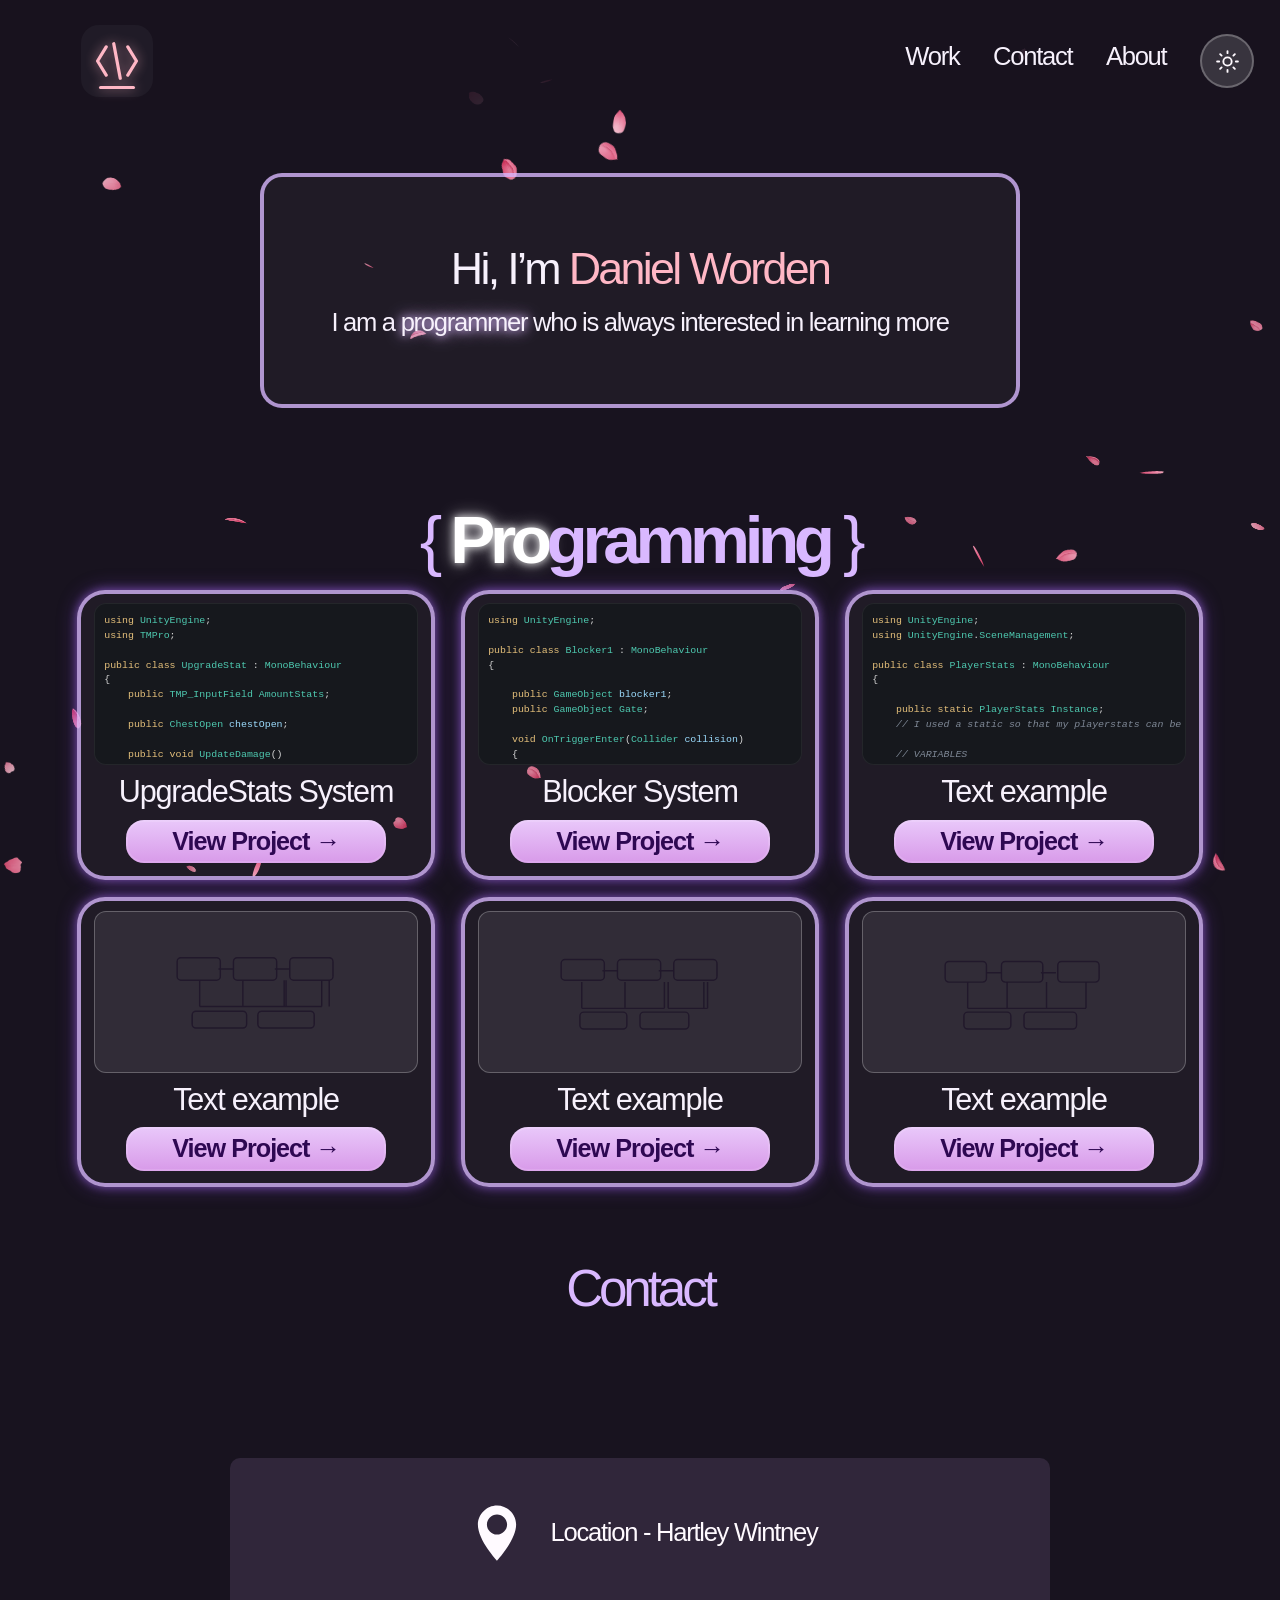
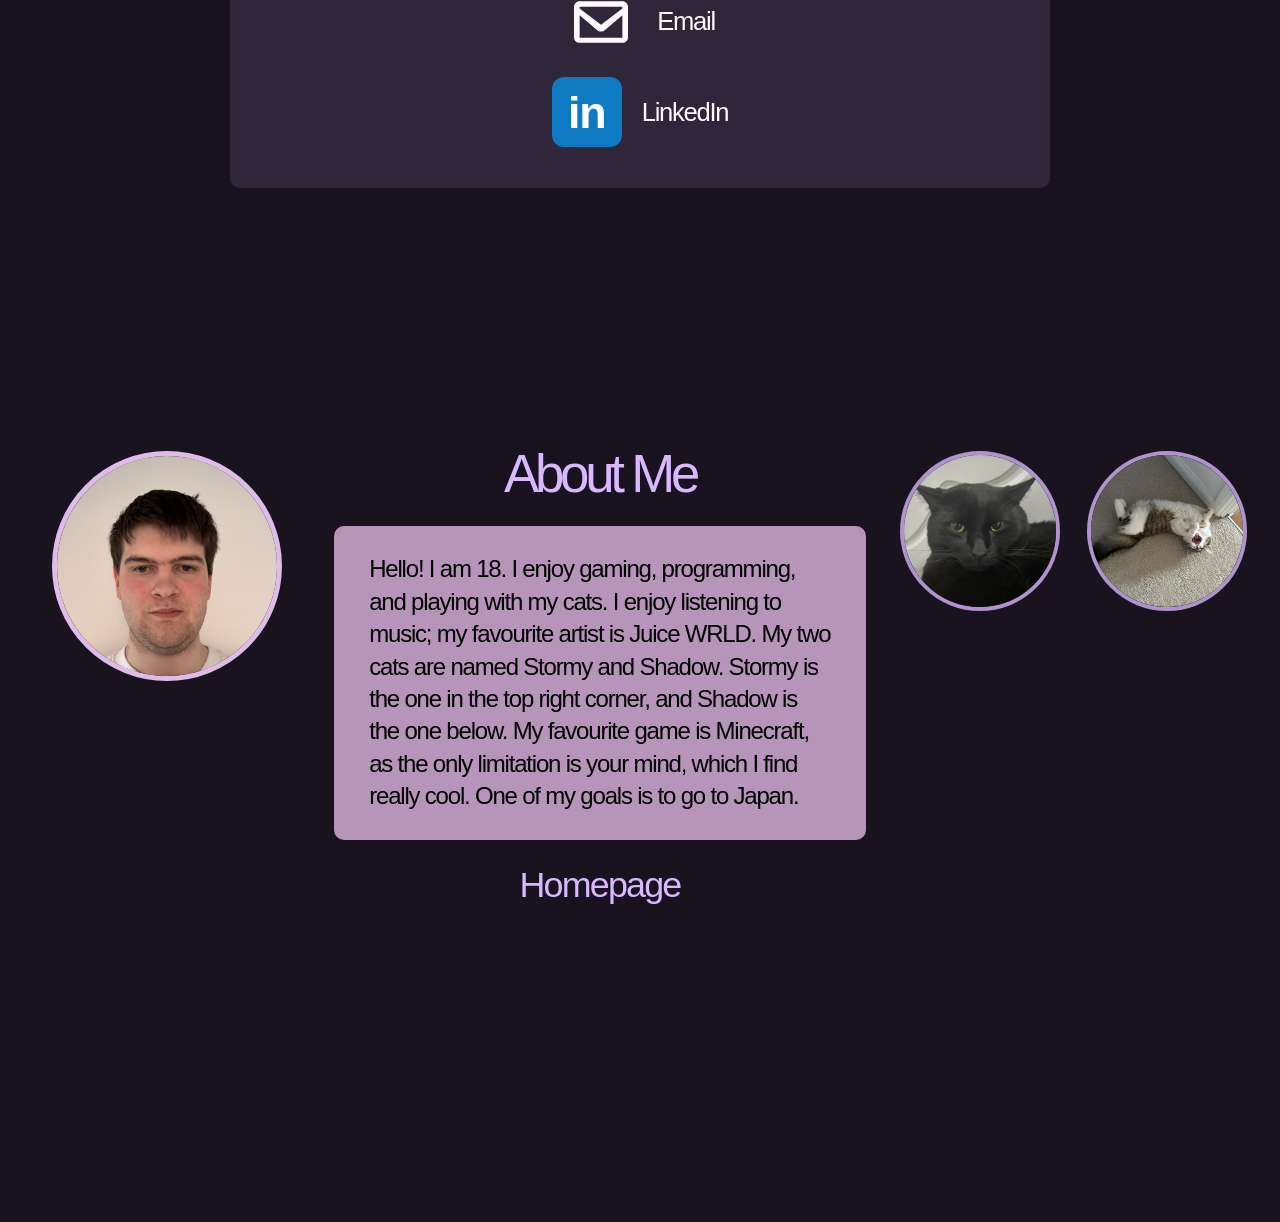
==== index.html @ 5bdb6502 "Show PlayerStats code on the third card and Project Three page Co-Authored-By: Claude Opus 5.5 <nore" ====
<!doctype html>
<html lang="en">
  <head>
    <meta charset="utf-8">
    <meta name="viewport" content="width=device-width, initial-scale=1">
    <meta name="theme-color" content="#43006c">
    <title>Portfolio | Daniel Worden</title>
    <meta name="description" content="Daniel Worden portfolio homepage">
    <link rel="stylesheet" href="css/styles.css?v=20261013g">
  </head>
  <body>
    <canvas class="sakura-canvas" aria-hidden="true"></canvas>

    <header class="site-header">
      <div class="brand-wrap">
        <a class="home-button" href="#home" aria-label="Go to homepage">
          <svg viewBox="0 0 100 100" aria-hidden="true" focusable="false">
            <path d="M30 24L14 50L30 76M70 24L86 50L70 76M44 18L56 82"/>
          </svg>
        </a>
      </div>

      <nav class="site-nav" aria-label="Main navigation">
        <a class="nav-link" href="#work">Work</a>
        <a class="nav-link" href="#contact">Contact</a>
        <a class="nav-link" href="#about">About</a>
        <button class="settings-button" type="button" aria-label="Switch to light mode" title="Switch to light mode">
          <svg class="theme-icon" viewBox="0 0 24 24" aria-hidden="true" focusable="false">
            <circle class="sun-core" cx="12" cy="12" r="4" />
            <path class="sun-rays" d="M12 2v2m0 16v2M4.93 4.93l1.42 1.42m11.3 11.3 1.42 1.42M2 12h2m16 0h2M4.93 19.07l1.42-1.42m11.3-11.3 1.42-1.42" />
            <path class="moon-shape" d="M20.2 15.1A8.5 8.5 0 0 1 8.9 3.8 8.5 8.5 0 1 0 20.2 15.1Z" />
          </svg>
        </button>
      </nav>
    </header>

    <main>
      <section id="home" class="panel home-panel">
        <div class="hero-card">
          <h1>Hi, I’m <span>Daniel Worden</span></h1>
          <p>
            I am a <span class="glow-word">programmer</span> who is always interested in learning more
          </p>
        </div>
      </section>

      <section id="work" class="panel work-panel">
        <h2 class="section-title">{ <span><span class="pro-highlight">Pro</span>gramming</span> }</h2>

        <div class="project-grid" aria-label="Programming work examples">
          <article class="project-card">
            <div class="project-preview preview-one code-preview" aria-hidden="true">
              <pre><code><span class="c-keyword">using</span> <span class="c-type">UnityEngine</span>;
<span class="c-keyword">using</span> <span class="c-type">TMPro</span>;

<span class="c-keyword">public</span> <span class="c-keyword">class</span> <span class="c-type">UpgradeStat</span> : <span class="c-type">MonoBehaviour</span>
{
    <span class="c-keyword">public</span> <span class="c-type">TMP_InputField</span> <span class="c-type">AmountStats</span>;

    <span class="c-keyword">public</span> <span class="c-type">ChestOpen</span> <span class="c-name">chestOpen</span>;

    <span class="c-keyword">public</span> <span class="c-keyword">void</span> <span class="c-type">UpdateDamage</span>()
    {
        <span class="c-keyword">if</span> (<span class="c-keyword">int</span>.<span class="c-type">TryParse</span>(<span class="c-type">AmountStats</span>.<span class="c-name">text</span>, <span class="c-keyword">out</span> <span class="c-keyword">int</span> <span class="c-name">amount</span>))
        {
            <span class="c-keyword">if</span> (<span class="c-type">StatsUI</span>.<span class="c-type">Points</span> &gt;= <span class="c-name">amount</span>) <span class="c-comment">// Checks to see if you have atleast one point</span>
            {
                <span class="c-name">chestOpen</span>.<span class="c-name">initialDamage</span> += <span class="c-number">1</span> * <span class="c-name">amount</span>;
                <span class="c-type">StatManager</span>.<span class="c-type">Instance</span>.<span class="c-name">damage</span> += <span class="c-number">1</span> * <span class="c-name">amount</span>;<span class="c-comment">// Goes to your statmanager script and adds + 1 to your speed variable</span>
                <span class="c-type">StatsUI</span>.<span class="c-type">Points</span> -= <span class="c-name">amount</span>;
            }
        }
    }

    <span class="c-keyword">public</span> <span class="c-keyword">void</span> <span class="c-type">UpdateSpeed</span>()
    {
        <span class="c-keyword">if</span> (<span class="c-keyword">int</span>.<span class="c-type">TryParse</span>(<span class="c-type">AmountStats</span>.<span class="c-name">text</span>, <span class="c-keyword">out</span> <span class="c-keyword">int</span> <span class="c-name">amount</span>))
        {
            <span class="c-keyword">if</span> (<span class="c-type">StatsUI</span>.<span class="c-type">Points</span> &gt;= <span class="c-name">amount</span>) <span class="c-comment">// Checks to see if you have atleast one point</span>
            {
                <span class="c-name">chestOpen</span>.<span class="c-name">initialSpeed</span> += <span class="c-number">1</span> * <span class="c-name">amount</span>;
                <span class="c-type">StatManager</span>.<span class="c-type">Instance</span>.<span class="c-type">MovementSpeed</span> += <span class="c-number">1</span> * <span class="c-name">amount</span>;<span class="c-comment">// Goes to your statmanager script and adds + 1 to your speed variable</span>
                <span class="c-type">StatsUI</span>.<span class="c-type">Points</span> -= <span class="c-name">amount</span>;
            }
        }
    }

    <span class="c-keyword">public</span> <span class="c-keyword">void</span> <span class="c-type">UpdateHealth</span>()
    {
        <span class="c-keyword">if</span> (<span class="c-keyword">int</span>.<span class="c-type">TryParse</span>(<span class="c-type">AmountStats</span>.<span class="c-name">text</span>, <span class="c-keyword">out</span> <span class="c-keyword">int</span> <span class="c-name">amount</span>))
        {
            <span class="c-keyword">if</span> (<span class="c-type">StatsUI</span>.<span class="c-type">Points</span> &gt;= <span class="c-name">amount</span>) <span class="c-comment">// Checks to see if you have atleast one point</span>
            {
                <span class="c-type">PlayerStats</span>.<span class="c-type">Instance</span>.<span class="c-name">maxHealth</span> += <span class="c-number">10</span> * <span class="c-name">amount</span>; <span class="c-comment">// Goes to your statmanager script and adds + 10 to your maxhealth variable</span>
                <span class="c-type">PlayerStats</span>.<span class="c-type">Instance</span>.<span class="c-name">currentHealth</span> += <span class="c-number">10</span> * <span class="c-name">amount</span>; <span class="c-comment">// Goes to your statmanager script and adds + 10 to your currenthealth variable</span>
                <span class="c-name">chestOpen</span>.<span class="c-name">initialHealth</span> += <span class="c-number">10</span> * <span class="c-name">amount</span>;
                <span class="c-type">PlayerStats</span>.<span class="c-type">Instance</span>.<span class="c-name">healthBar</span>.<span class="c-type">SetSliderMax</span>(<span class="c-type">PlayerStats</span>.<span class="c-type">Instance</span>.<span class="c-name">maxHealth</span>); <span class="c-comment">// Updates the slider max to make it so you can have more health</span>
                <span class="c-type">PlayerStats</span>.<span class="c-type">Instance</span>.<span class="c-name">healthBar</span>.<span class="c-type">SetSlider</span>(<span class="c-type">PlayerStats</span>.<span class="c-type">Instance</span>.<span class="c-name">currentHealth</span>); <span class="c-comment">// Updates the currenthealth variable from the playerstats script</span>
                <span class="c-type">StatsUI</span>.<span class="c-type">Points</span> -= <span class="c-name">amount</span>;
            }
        }

    }
}</code></pre>
            </div>
            <div class="project-label">UpgradeStats System</div>
            <a class="project-link" href="projects/project-1.html">View Project <span>→</span></a>
          </article>

          <article class="project-card">
            <div class="project-preview preview-two code-preview" aria-hidden="true">
              <pre><code><span class="c-keyword">using</span> <span class="c-type">UnityEngine</span>;

<span class="c-keyword">public</span> <span class="c-keyword">class</span> <span class="c-type">Blocker1</span> : <span class="c-type">MonoBehaviour</span>
{

    <span class="c-keyword">public</span> <span class="c-type">GameObject</span> <span class="c-name">blocker1</span>;
    <span class="c-keyword">public</span> <span class="c-type">GameObject</span> <span class="c-type">Gate</span>;

    <span class="c-keyword">void</span> <span class="c-type">OnTriggerEnter</span>(<span class="c-type">Collider</span> <span class="c-name">collision</span>)
    {
        <span class="c-keyword">if</span>(!<span class="c-name">collision</span>.<span class="c-type">CompareTag</span>(<span class="c-string">&quot;Player&quot;</span>)) <span class="c-keyword">return</span>;
        {
            <span class="c-type">Gate</span>.<span class="c-type">SetActive</span>(<span class="c-number">false</span>);
            <span class="c-name">blocker1</span>.<span class="c-type">SetActive</span>(<span class="c-number">true</span>);
        }
    }

}</code></pre>
            </div>
            <div class="project-label">Blocker System</div>
            <a class="project-link" href="projects/project-2.html">View Project <span>→</span></a>
          </article>

          <article class="project-card">
            <div class="project-preview preview-three code-preview" aria-hidden="true">
              <pre><code><span class="c-keyword">using</span> <span class="c-type">UnityEngine</span>;
<span class="c-keyword">using</span> <span class="c-type">UnityEngine</span>.<span class="c-type">SceneManagement</span>;

<span class="c-keyword">public</span> <span class="c-keyword">class</span> <span class="c-type">PlayerStats</span> : <span class="c-type">MonoBehaviour</span>
{

    <span class="c-keyword">public</span> <span class="c-keyword">static</span> <span class="c-type">PlayerStats</span> <span class="c-type">Instance</span>;
    <span class="c-comment">// I used a static so that my playerstats can be accessed from other scripts.</span>

    <span class="c-comment">// VARIABLES</span>
    <span class="c-keyword">public</span> <span class="c-keyword">float</span> <span class="c-name">maxHealth</span> = <span class="c-number">100f</span>;
    <span class="c-keyword">public</span> <span class="c-keyword">float</span> <span class="c-name">currentHealth</span>;
    <span class="c-keyword">public</span> <span class="c-keyword">float</span> <span class="c-type">MaxHealth</span> =&gt; <span class="c-name">maxHealth</span>;
    <span class="c-keyword">public</span> <span class="c-keyword">float</span> <span class="c-type">CurrentHealth</span> =&gt; <span class="c-name">currentHealth</span>;

    <span class="c-keyword">public</span> <span class="c-type">HealthBar</span> <span class="c-name">healthBar</span>; <span class="c-comment">// Lets you assign a healthbar in the inspector</span>

    <span class="c-keyword">private</span> <span class="c-keyword">void</span> <span class="c-type">Start</span>()
    {
        <span class="c-name">currentHealth</span> = <span class="c-name">maxHealth</span>;
        <span class="c-name">healthBar</span>.<span class="c-type">SetSliderMax</span>(<span class="c-name">maxHealth</span>);
        <span class="c-comment">// At the start of the game the current health is set to the max health</span>
    }
    <span class="c-keyword">private</span> <span class="c-keyword">void</span> <span class="c-type">Update</span>()
    {
        <span class="c-keyword">if</span> (<span class="c-name">currentHealth</span> &gt; <span class="c-name">maxHealth</span>)
            <span class="c-name">currentHealth</span> = <span class="c-name">maxHealth</span>;
        <span class="c-keyword">if</span> (<span class="c-name">currentHealth</span> &lt;= <span class="c-number">0</span>)
            <span class="c-type">Die</span>();
        <span class="c-comment">// Makes it so if current health reachs bellow 0 or 0 you die</span>
    }
    <span class="c-keyword">public</span> <span class="c-keyword">void</span> <span class="c-type">TakeDamage</span>(<span class="c-keyword">float</span> <span class="c-name">amount</span>)
    {
        <span class="c-name">currentHealth</span> -= <span class="c-name">amount</span>;
        <span class="c-name">healthBar</span>.<span class="c-type">SetSlider</span>(<span class="c-name">currentHealth</span>);
        <span class="c-comment">// This method is used to update the healthbar and is used to take damage</span>

    }
    <span class="c-keyword">public</span> <span class="c-keyword">void</span> <span class="c-type">HealPlayer</span>(<span class="c-keyword">float</span> <span class="c-name">amount</span>)
    {
        <span class="c-name">currentHealth</span> += <span class="c-name">amount</span>;
        <span class="c-name">healthBar</span>.<span class="c-type">SetSlider</span>(<span class="c-name">currentHealth</span>);
        <span class="c-comment">// This method is used to heal the player and update the health bar</span>
    }
    <span class="c-keyword">private</span> <span class="c-keyword">void</span> <span class="c-type">Die</span>()
    {
        <span class="c-type">UnityEngine</span>.<span class="c-type">SceneManagement</span>.<span class="c-type">SceneManager</span>.<span class="c-type">LoadScene</span>(<span class="c-string">&quot;End Menu&quot;</span>); <span class="c-comment">// Goes to my End Menu scene</span>
        <span class="c-type">Cursor</span>.<span class="c-name">visible</span> = <span class="c-number">true</span>; <span class="c-comment">// Sets my cursor visiblity to true</span>
        <span class="c-type">Cursor</span>.<span class="c-name">lockState</span> = <span class="c-type">CursorLockMode</span>.<span class="c-type">None</span>; <span class="c-comment">// This unlocks my cursor</span>
    }

    <span class="c-keyword">private</span> <span class="c-keyword">void</span> <span class="c-type">Awake</span>()
    {
        <span class="c-keyword">if</span>(<span class="c-type">Instance</span> == <span class="c-number">null</span>)
        <span class="c-type">Instance</span> = <span class="c-keyword">this</span>;
        <span class="c-keyword">else</span>
        <span class="c-type">Destroy</span>(<span class="c-name">gameObject</span>); <span class="c-comment">// Destroys the gameobject</span>
        <span class="c-comment">// Makes it so that there can&#x27;t be more than one playerstats in my game.</span>
    }
}</code></pre>
            </div>
            <div class="project-label">Text example</div>
            <a class="project-link" href="projects/project-3.html">View Project <span>→</span></a>
          </article>

          <article class="project-card">
            <div class="project-preview preview-four" aria-hidden="true">
              <svg viewBox="0 0 240 150" class="project-svg" aria-hidden="true">
                <g fill="none" stroke="#1d1920" stroke-width="1.5">
                  <rect x="36" y="38" width="46" height="24" rx="4"/>
                  <rect x="96" y="38" width="46" height="24" rx="4"/>
                  <rect x="156" y="38" width="46" height="24" rx="4"/>
                  <path d="M80 50h16M140 50h16M60 62v28m46-28v28m46-28v28m46-28v28m-46 0H106m0 0H60m0 0h46m44 0h40m-40 0V62m40 0v28"/>
                  <rect x="52" y="95" width="58" height="18" rx="4"/>
                  <rect x="122" y="95" width="60" height="18" rx="4"/>
                </g>
              </svg>
            </div>
            <div class="project-label">Text example</div>
            <a class="project-link" href="projects/project-4.html">View Project <span>→</span></a>
          </article>

          <article class="project-card">
            <div class="project-preview preview-five" aria-hidden="true">
              <svg viewBox="0 0 240 150" class="project-svg" aria-hidden="true">
                <g fill="none" stroke="#1d1920" stroke-width="1.5">
                  <rect x="36" y="40" width="46" height="22" rx="4"/>
                  <rect x="96" y="40" width="46" height="22" rx="4"/>
                  <rect x="156" y="40" width="46" height="22" rx="4"/>
                  <path d="M80 52h16M140 52h16M58 64v28m46-28v28m42-28v28m42-28v28m-42 0H108m0 0H58m0 0h50m42 0h42m-42 0V64m42 0v28"/>
                  <rect x="56" y="96" width="50" height="18" rx="4"/>
                  <rect x="120" y="96" width="52" height="18" rx="4"/>
                </g>
              </svg>
            </div>
            <div class="project-label">Text example</div>
            <a class="project-link" href="projects/project-5.html">View Project <span>→</span></a>
          </article>

          <article class="project-card">
            <div class="project-preview preview-six" aria-hidden="true">
              <svg viewBox="0 0 240 150" class="project-svg" aria-hidden="true">
                <g fill="none" stroke="#1d1920" stroke-width="1.5">
                  <rect x="36" y="42" width="44" height="22" rx="4"/>
                  <rect x="96" y="42" width="44" height="22" rx="4"/>
                  <rect x="156" y="42" width="44" height="22" rx="4"/>
                  <path d="M80 54h16M138 54h16M60 64v28m42-28v28m42-28v28m42-28v28m-42 0H102m0 0H60m0 0h42m42 0h42m-42 0V64m42 0v28"/>
                  <rect x="56" y="96" width="50" height="18" rx="4"/>
                  <rect x="120" y="96" width="56" height="18" rx="4"/>
                </g>
              </svg>
            </div>
            <div class="project-label">Text example</div>
            <a class="project-link" href="projects/project-6.html">View Project <span>→</span></a>
          </article>
        </div>
      </section>

      <section id="contact" class="panel contact-panel">
        <h2 class="section-title">Contact</h2>

        <div class="contact-card" aria-label="Contact details">
          <a class="contact-row" href="https://www.google.com/maps/search/?api=1&amp;query=Hartley%20Wintney" target="_blank" rel="noopener noreferrer">
            <svg viewBox="0 0 64 64" class="contact-icon" aria-hidden="true">
              <path d="M32 6C22.3 6 14 14.2 14 24c0 14.9 18 34 18 34s18-19.1 18-34C50 14.2 41.7 6 32 6zm0 27.5c-5.2 0-9.5-4.3-9.5-9.5S26.8 14.5 32 14.5s9.5 4.3 9.5 9.5-4.3 9.5-9.5 9.5z" fill="currentColor"/>
            </svg>
            <span>Location - Hartley Wintney</span>
          </a>

          <a class="contact-row" href="mailto:daniel_worden@icloud.com">
            <svg viewBox="0 0 64 64" class="contact-icon mail-icon" aria-hidden="true">
              <path d="M8 18.5c0-2.8 2.2-5 5-5h38c2.8 0 5 2.2 5 5v27c0 2.8-2.2 5-5 5H13c-2.8 0-5-2.2-5-5v-27zm5 1.5 19 14.5 19-14.5v-1.5H13v1.5zm38 25V26.1L35.8 38.8a5 5 0 0 1-7.6 0L13 26.1v19.9h38z" fill="currentColor"/>
            </svg>
            <span>Email</span>
          </a>

          <a class="contact-row" href="https://www.linkedin.com/in/daniel-worden-45a08934b/" target="_blank" rel="noopener noreferrer">
            <span class="linkedin-mark" aria-hidden="true">in</span>
            <span>LinkedIn</span>
          </a>
        </div>
      </section>

      <section id="about" class="panel about-panel">
        <div class="portrait-frame">
          <img class="portrait-photo" src="Me.png" alt="Portrait of Daniel Worden">
        </div>

        <div class="about-content">
          <h2 class="section-title about-title">About Me</h2>

          <div class="about-card">
            <p>
              Hello! I am 18. I enjoy gaming, programming, and playing with my cats.
              I enjoy listening to music; my favourite artist is Juice WRLD. My two
              cats are named Stormy and Shadow. Stormy is the one in the top right
              corner, and Shadow is the one below. My favourite game is Minecraft, as
              the only limitation is your mind, which I find really cool. One of my
              goals is to go to Japan.
            </p>
          </div>

          <button class="home-link" type="button">Homepage</button>
        </div>

        <div class="cat-stage">
          <img class="cat-photo shadow-photo" src="Shadow.png" alt="Shadow, a black cat">
          <img class="cat-photo stormy-photo" src="Stormy.png" alt="Stormy, a white cat">
        </div>
      </section>
    </main>

    <aside class="now-playing" aria-label="Now playing">
      <div class="now-playing-art" aria-hidden="true">
        <img class="now-playing-cover" alt="">
        <svg viewBox="0 0 24 24" focusable="false">
          <path d="M9 18V5l12-2v13"/>
          <circle cx="6" cy="18" r="3"/>
          <circle cx="18" cy="16" r="3"/>
        </svg>
      </div>

      <div class="now-playing-info">
        <p class="now-playing-label">Now playing</p>
        <p class="now-playing-title"></p>
        <p class="now-playing-artist"></p>
      </div>

      <div class="now-playing-controls">
        <button class="now-playing-toggle" type="button" aria-label="Play">
          <svg class="play-icon" viewBox="0 0 24 24" aria-hidden="true" focusable="false">
            <path d="M8 5.5v13l10.5-6.5z"/>
          </svg>
          <svg class="pause-icon" viewBox="0 0 24 24" aria-hidden="true" focusable="false">
            <path d="M7 5h3.5v14H7zM13.5 5H17v14h-3.5z"/>
          </svg>
        </button>
        <button class="now-playing-skip" type="button" aria-label="Skip to next song" title="Skip to next song">
          <svg viewBox="0 0 24 24" aria-hidden="true" focusable="false">
            <path d="M6 5.5v13l9-6.5z"/>
            <path d="M16 5.5h2.5v13H16z"/>
          </svg>
        </button>
        <button class="now-playing-close" type="button" aria-label="Stop and close">
          <svg viewBox="0 0 24 24" aria-hidden="true" focusable="false">
            <path d="M6 6l12 12M18 6L6 18"/>
          </svg>
        </button>
      </div>

      <div class="now-playing-progress">
        <span class="now-playing-time">0:00</span>
        <div class="now-playing-bar"><span></span></div>
        <span class="now-playing-duration">0:00</span>
      </div>

      <p class="now-playing-credits"></p>
      <p class="now-playing-rights"></p>

      <audio class="now-playing-audio" preload="none"></audio>
    </aside>

    <script src="js/theme.js?v=20261013g"></script>
    <script src="js/script.js?v=20261013g"></script>
    <script src="js/sakura.js?v=20261013g"></script>
    <script src="js/music.js?v=20261013g"></script>
  </body>
</html>
---- css/styles.css ----
﻿:root {
  color-scheme: dark;
  --bg: #18131f;
  --bg-deep: #21182b;
  --purple: #d9b8ff;
  --purple-strong: #ead8ff;
  --white: #f7f1fc;
  --muted: rgba(247,241,252,0.82);
  --outline: rgba(217, 184, 255, 0.78);
  --card-bg: rgba(255,255,255,0.035);
  --pink-card: #e7bbf0;
  --gear-bg: rgba(255,255,255,0.14);
  --header-bg: rgba(24,19,31,0.88);
  --surface: #30263a;
  --surface-strong: #3a2d45;
  --surface-text: #fffaff;
  --surface-border: rgba(255,255,255,0.25);
  --preview-bg: rgba(255,255,255,0.08);
  --illustration-line: #21182b;
  --control-bg: rgba(255,255,255,0.14);
  --control-ink: #fffaff;
}

:root[data-theme="light"] {
  color-scheme: light;
  --bg: #f5f0f8;
  --bg-deep: #e9dff0;
  --purple: #633482;
  --purple-strong: #47245f;
  --white: #261b2c;
  --muted: rgba(38,27,44,0.78);
  --outline: rgba(99, 52, 130, 0.62);
  --card-bg: rgba(255,255,255,0.42);
  --header-bg: rgba(245,240,248,0.9);
  --surface: #d9c5e5;
  --surface-strong: #ccb2db;
  --surface-text: #281b30;
  --surface-border: rgba(70,36,95,0.22);
  --preview-bg: rgba(255,255,255,0.55);
  --illustration-line: #362442;
  --control-bg: rgba(99,52,130,0.12);
  --control-ink: #47245f;
}

* {
  box-sizing: border-box;
}

html {
  scroll-behavior: smooth;
  scrollbar-width: none;
}

html::-webkit-scrollbar {
  display: none;
}

body {
  margin: 0;
  min-width: 320px;
  min-height: 100vh;
  background: var(--bg);
  color: var(--white);
  font-family: "Segoe UI", Tahoma, Geneva, Verdana, sans-serif;
  overflow-x: hidden;
}

img,
svg {
  display: block;
  max-width: 100%;
}

button,
a {
  font: inherit;
}

main {
  position: relative;
  z-index: 1;
}

.sakura-canvas {
  position: fixed;
  inset: 0;
  z-index: 0;
  width: 100%;
  height: 100%;
  pointer-events: none;
}

.site-header {
  position: sticky;
  top: 0;
  z-index: 20;
  display: flex;
  align-items: center;
  justify-content: space-between;
  height: 110px;
  padding: 12px 18px 0 16px;
  background: var(--header-bg);
}

.brand-wrap {
  display: flex;
  align-items: center;
  justify-content: center;
  min-width: 190px;
  height: 70px;
  margin-left: 6px;
}

.home-button {
  position: relative;
  display: inline-flex;
  align-items: center;
  justify-content: center;
  width: 72px;
  height: 72px;
  color: var(--purple-strong);
  text-decoration: none;
  border-radius: 18px;
  background: rgba(255,255,255,0.04);
  transition: transform 180ms ease, color 180ms ease;
}

.home-button svg {
  width: 54px;
  height: 54px;
  transition: filter 180ms ease;
}

.home-button.is-current,
.home-button[aria-current="page"] {
  color: #ffb7c5;
}

.home-button.is-current svg,
.home-button[aria-current="page"] svg {
  filter: drop-shadow(0 0 6px rgba(255, 183, 197, 0.7));
}

.home-button path {
  fill: none;
  stroke: currentColor;
  stroke-width: 6;
  stroke-linecap: round;
  stroke-linejoin: round;
}

.home-button.is-current::after,
.home-button[aria-current="page"]::after {
  content: "";
  position: absolute;
  left: 50%;
  bottom: 8px;
  width: 36px;
  height: 3px;
  border-radius: 999px;
  background: #ffb7c5;
  box-shadow: 0 0 12px rgba(255, 183, 197, 0.7);
  transform: translateX(-50%);
}

.home-button:hover,
.home-button:focus-visible {
  color: #ffb7c5;
}

.home-button:hover svg,
.home-button:focus-visible svg {
  filter: drop-shadow(0 0 8px rgba(255, 183, 197, 0.75));
}

.site-nav {
  display: flex;
  align-items: center;
  gap: 2.1rem;
  margin-right: 8px;
}

.nav-link {
  position: relative;
  color: var(--white);
  text-decoration: none;
  font-size: clamp(1.3rem, 2vw, 2.3rem);
  line-height: 1;
  letter-spacing: -0.05em;
  font-weight: 500;
  padding-bottom: 0.35em;
  transition: transform 180ms ease, color 180ms ease, text-shadow 180ms ease;
}

.nav-link:hover,
.nav-link:focus-visible {
  color: #ffb7c5;
  text-shadow: 0 0 12px rgba(255, 183, 197, 0.65);
}

.nav-link.is-current,
.nav-link[aria-current="page"] {
  color: #ffb7c5;
  text-shadow: 0 0 12px rgba(255, 213, 255, 0.18);
}

.nav-link.is-current::after,
.nav-link[aria-current="page"]::after {
  content: "";
  position: absolute;
  left: 10%;
  right: 10%;
  bottom: -10px;
  height: 4px;
  border-radius: 999px;
  background: #ffb7c5;
  box-shadow: 0 0 12px rgba(255, 183, 197, 0.7);
}

.settings-button {
  width: 54px;
  height: 54px;
  border: 0;
  border-radius: 50%;
  background: var(--control-bg);
  display: inline-flex;
  align-items: center;
  justify-content: center;
  cursor: pointer;
  box-shadow: inset 0 0 0 2px var(--surface-border);
  transition: transform 180ms ease, background 180ms ease, box-shadow 180ms ease;
}

.settings-button:hover,
.settings-button:focus-visible {
  background: var(--surface-strong);
  box-shadow: inset 0 0 0 2px var(--surface-border), 0 0 14px rgba(255, 183, 197, 0.7);
}

.theme-icon {
  width: 25px;
  height: 25px;
  fill: none;
  stroke: var(--control-ink);
  stroke-width: 1.8;
  stroke-linecap: round;
  stroke-linejoin: round;
}

.moon-shape {
  display: none;
}

:root[data-theme="light"] .sun-core,
:root[data-theme="light"] .sun-rays {
  display: none;
}

:root[data-theme="light"] .moon-shape {
  display: block;
}

.panel {
  min-height: calc(100vh - 110px);
  padding-top: 2.2rem;
  /* Jumping to a section (#home, #work...) stops below the sticky header, not behind it. */
  scroll-margin-top: 110px;
}

/* Only as tall as the intro, so the work section is already in view when the site opens. */
.home-panel {
  display: flex;
  flex-direction: column;
  align-items: center;
  justify-content: center;
  min-height: 0;
  /* Same space above the card as below it, counting the work section's own top padding. */
  padding: clamp(2rem, 7vh, 4.5rem) 0 clamp(0.8rem, calc(7vh - 1.2rem), 3.3rem);
}

.hero-card {
  width: min(760px, 72vw);
  min-height: 235px;
  display: flex;
  flex-direction: column;
  justify-content: center;
  padding: 2.25rem 2.8rem;
  border: 4px solid var(--outline);
  border-radius: 22px;
  background: var(--card-bg);
  margin-top: 0;
}

.hero-card h1 {
  margin: 0;
  text-align: center;
  font-size: clamp(2.8rem, 2.8vw, 4.3rem);
  line-height: 1.1;
  letter-spacing: -0.06em;
  font-weight: 500;
  color: var(--white);
}

.hero-card h1 span {
  color: #ffb7c5;
}

.hero-card p {
  margin: 0.9rem auto 0;
  max-width: 620px;
  text-align: center;
  font-size: clamp(1.6rem, 2vw, 3rem);
  line-height: 1.18;
  letter-spacing: -0.05em;
  color: var(--white);
}

.hero-card p .glow-word {
  text-shadow: 0 0 8px var(--purple), 0 0 18px var(--purple);
}

:root[data-theme="light"] .hero-card h1 span {
  color: var(--purple);
}

.work-panel {
  display: flex;
  flex-direction: column;
  align-items: center;
  justify-content: flex-start;
  padding-top: 1.2rem;
}

.section-title {
  margin: 0;
  color: var(--purple);
  font-size: clamp(3.2rem, 3.8vw, 5.8rem);
  line-height: 1;
  letter-spacing: -0.08em;
  font-weight: 500;
}

.section-title span {
  font-weight: 700;
}

.section-title .pro-highlight {
  color: #fff;
  text-shadow: 0 0 8px rgba(255, 255, 255, 0.9), 0 0 18px rgba(255, 255, 255, 0.55);
}

:root[data-theme="light"] .section-title .pro-highlight {
  color: #000;
  text-shadow: 0 0 8px rgba(0, 0, 0, 0.9), 0 0 18px rgba(0, 0, 0, 0.55);
}

.project-grid {
  width: min(1180px, 88vw);
  margin-top: 1.4rem;
  display: grid;
  grid-template-columns: repeat(3, minmax(0, 1fr));
  gap: 1.6rem 2rem;
}

.project-card {
  width: 100%;
  min-height: 300px;
  padding: 0.8rem 1rem 1rem;
  border: 4px solid var(--outline);
  border-radius: 28px;
  background: var(--card-bg);
  box-shadow: 0 0 10px rgba(177, 117, 255, 0.55), 0 0 20px rgba(145, 78, 235, 0.35);
  display: flex;
  flex-direction: column;
  align-items: center;
  justify-content: flex-start;
}

.project-preview {
  width: 100%;
  min-height: 160px;
  border: 1px solid var(--surface-border);
  border-radius: 12px;
  background: var(--preview-bg);
  display: flex;
  align-items: center;
  justify-content: center;
  padding: 0.6rem;
}

.project-svg {
  width: min(100%, 240px);
  height: auto;
}

.project-svg g {
  stroke: var(--illustration-line);
}

.project-label {
  margin-top: 0.8rem;
  font-size: clamp(1.8rem, 1.8vw, 2.7rem);
  line-height: 1.2;
  letter-spacing: -0.04em;
  color: var(--white);
}

.project-link {
  display: block;
  width: min(100%, 260px);
  text-align: center;
  text-decoration: none;
  margin-top: 1rem;
  padding: 0.7rem 1rem;
  border: 0;
  border-radius: 18px;
  background: linear-gradient(180deg, #e9c8fa 0%, #d89ae9 100%);
  color: #2e0852;
  font-size: clamp(1.35rem, 1.6vw, 2.3rem);
  font-weight: 700;
  letter-spacing: -0.04em;
  cursor: pointer;
  box-shadow: inset 0 0 0 2px rgba(255,255,255,0.12);
  transition: transform 180ms ease, filter 180ms ease;
}

.project-link:hover,
.project-link:focus-visible {
  filter: drop-shadow(0 0 10px rgba(255, 183, 197, 0.75));
}

/* A project's own page, reached only from its card's View Project link. */
.project-page {
  display: flex;
  align-items: center;
  justify-content: center;
  padding: 2rem 0 3rem;
}

.project-detail {
  width: min(860px, 88vw);
  padding: 1rem 1.2rem 1.6rem;
  border: 4px solid var(--outline);
  border-radius: 28px;
  background: var(--card-bg);
  box-shadow: 0 0 10px rgba(177, 117, 255, 0.55), 0 0 20px rgba(145, 78, 235, 0.35);
  display: flex;
  flex-direction: column;
  align-items: center;
  text-align: center;
}

.project-detail .project-preview {
  height: auto;
  min-height: clamp(180px, 34vh, 340px);
}

.project-detail .project-svg {
  width: min(100%, 420px);
}

.project-detail h1 {
  margin: 1.2rem 0 0;
  color: var(--white);
  font-size: clamp(2.4rem, 2.6vw, 3.6rem);
  line-height: 1.1;
  letter-spacing: -0.06em;
  font-weight: 500;
}

.project-detail p {
  max-width: 620px;
  margin: 0.8rem auto 0;
  color: var(--white);
  font-size: clamp(1.15rem, 1.2vw, 1.5rem);
  line-height: 1.35;
  letter-spacing: -0.03em;
  opacity: 0.85;
}

.project-detail .project-link {
  width: auto;
  margin-top: 1.4rem;
  padding: 0.6rem 1.6rem;
  font-size: clamp(1.2rem, 1.3vw, 1.7rem);
  white-space: nowrap;
}

/* A project page with a screenshot: the picture on the left, unframed, and the text beside it. */
.project-detail--split {
  width: min(1320px, 92vw);
  padding: 1.6rem 2.2rem;
  flex-direction: row;
  gap: 2.6rem;
  text-align: left;
}

/* Real, selectable code in an editor-style window, so it stays sharp and readable. */
.code-window {
  flex: 1.5;
  min-width: 0;
  margin: 0;
  border-radius: 14px;
  background: #16181d;
  box-shadow: inset 0 0 0 1px rgba(255, 255, 255, 0.06);
  overflow: hidden;
  text-align: left;
}

.code-window figcaption {
  display: flex;
  align-items: center;
  gap: 0.9rem;
  padding: 0.7rem 1rem;
  border-bottom: 1px solid rgba(255, 255, 255, 0.06);
  color: #9aa3b2;
  font-family: Consolas, "Cascadia Code", Menlo, monospace;
  font-size: 0.85rem;
  letter-spacing: 0;
}

.code-dots {
  width: 52px;
  height: 12px;
  background:
    radial-gradient(circle 6px at 6px 6px, #ff5f57 98%, transparent) 0 0 / 20px 12px no-repeat,
    radial-gradient(circle 6px at 6px 6px, #febc2e 98%, transparent) 20px 0 / 20px 12px no-repeat,
    radial-gradient(circle 6px at 6px 6px, #28c840 98%, transparent) 40px 0 / 20px 12px no-repeat;
}

.code-window pre {
  max-height: min(64vh, 620px);
  margin: 0;
  padding: 0.9rem 1.1rem 1.1rem;
  overflow: auto;
  color: #d4d4d4;
  font-family: Consolas, "Cascadia Code", Menlo, monospace;
  font-size: clamp(0.82rem, 0.9vw, 1rem);
  line-height: 1.55;
  letter-spacing: 0;
  white-space: pre-wrap;
  overflow-wrap: anywhere;
  tab-size: 4;
}

.code-window pre:focus-visible {
  outline: 2px solid var(--outline);
  outline-offset: -2px;
}

.c-keyword { color: #e5c07b; }
.c-type { color: #4ec9b0; }
.c-name { color: #9cdcfe; }
.c-number { color: #f07178; }
.c-comment { color: #7f8896; font-style: italic; }
.c-string { color: #ce9178; }

/* A homepage card's glimpse of its project's code, fading out towards the bottom. */
.code-preview {
  /* Same height as the drawn previews: a 150px drawing plus padding and border. */
  height: calc(150px + 1.2rem + 2px);
  align-items: flex-start;
  justify-content: flex-start;
  overflow: hidden;
  border-color: rgba(255, 255, 255, 0.06);
  background: #16181d;
}

.code-preview pre {
  margin: 0;
  color: #d4d4d4;
  font-family: Consolas, "Cascadia Code", Menlo, monospace;
  font-size: 0.62rem;
  line-height: 1.5;
  letter-spacing: 0;
  white-space: pre;
  text-align: left;
  -webkit-mask-image: linear-gradient(180deg, #000 60%, transparent);
  mask-image: linear-gradient(180deg, #000 60%, transparent);
}

.project-text {
  flex: 1;
  display: flex;
  flex-direction: column;
  align-items: flex-start;
}

.project-detail--split h1 {
  margin-top: 0;
}

.project-detail--split p {
  margin-left: 0;
}

.contact-panel {
  display: flex;
  flex-direction: column;
  align-items: center;
  justify-content: flex-start;
  padding-top: 1.3rem;
}

.contact-card {
  width: min(820px, 72vw);
  min-height: 330px;
  margin-top: 9rem;
  padding: 2rem 2.25rem;
  background: var(--surface);
  border-radius: 10px;
  display: flex;
  flex-direction: column;
  justify-content: center;
  gap: 1.2rem;
}

.contact-row {
  width: min(520px, 74%);
  display: flex;
  align-items: center;
  justify-content: center;
  gap: 1.25rem;
  margin: 0 auto;
  color: var(--surface-text);
  font-size: clamp(1.5rem, 2vw, 3rem);
  line-height: 1.2;
  letter-spacing: -0.05em;
  text-decoration: none;
  transition: transform 180ms ease, color 180ms ease, text-shadow 180ms ease;
}

.contact-row:hover,
.contact-row:focus-visible {
  color: #ffb7c5;
  text-shadow: 0 0 12px rgba(255, 183, 197, 0.65);
}

.contact-row:hover .contact-icon,
.contact-row:focus-visible .contact-icon,
.contact-row:hover .linkedin-mark,
.contact-row:focus-visible .linkedin-mark {
  filter: drop-shadow(0 0 8px rgba(255, 183, 197, 0.75));
}

.contact-icon {
  width: 68px;
  height: 68px;
  flex: 0 0 68px;
  color: var(--control-ink);
  transition: filter 180ms ease;
}

.mail-icon {
  width: 72px;
  height: 72px;
  flex-basis: 72px;
}

.linkedin-mark {
  width: 70px;
  height: 70px;
  display: inline-flex;
  align-items: center;
  justify-content: center;
  border-radius: 12px;
  background: #0e7ac4;
  color: white;
  font-size: 2.8rem;
  line-height: 1;
  font-weight: 700;
  font-family: Arial, Helvetica, sans-serif;
  transition: filter 180ms ease;
}

.about-panel {
  display: grid;
  grid-template-columns: minmax(170px, 270px) minmax(0, 1.4fr) minmax(170px, 350px);
  align-items: start;
  gap: 1.5rem 2rem;
  padding: 1.2rem 2rem 2rem;
}

.about-content {
  display: flex;
  flex-direction: column;
  align-items: center;
  margin-top: 0;
}

.about-title {
  font-size: clamp(3.3rem, 3.8vw, 6rem);
  margin: 0;
  transform: translateY(-0.2rem);
}

.portrait-frame {
  display: flex;
  justify-content: center;
  align-items: center;
}

.portrait-photo {
  width: min(230px, 100%);
  aspect-ratio: 1;
  border-radius: 50%;
  border: 5px solid rgba(245, 207, 255, 0.9);
  object-fit: cover;
  object-position: center 38%;
}

.about-content {
  display: flex;
  flex-direction: column;
  align-items: center;
}

.about-card {
  width: min(820px, 100%);
  margin-top: 1.4rem;
  background: rgba(236, 194, 240, 0.75);
  border-radius: 10px;
  padding: 1.7rem 2.2rem;
}

.about-card p {
  margin: 0;
  color: #000;
  font-size: clamp(1.5rem, 1.8vw, 2.65rem);
  line-height: 1.35;
  letter-spacing: -0.05em;
}

.home-link {
  margin-top: 1.8rem;
  padding: 0;
  border: 0;
  background: transparent;
  color: var(--purple);
  font-size: clamp(2.2rem, 2.8vw, 3.8rem);
  line-height: 1;
  letter-spacing: -0.05em;
  text-align: center;
  cursor: pointer;
  transition: transform 180ms ease, color 180ms ease, text-shadow 180ms ease;
}

.home-link:hover,
.home-link:focus-visible {
  color: #ffb7c5;
  text-shadow: 0 0 14px rgba(255, 183, 197, 0.75);
}

.home-button:hover,
.home-button:focus-visible,
.nav-link:hover,
.nav-link:focus-visible,
.contact-row:hover,
.contact-row:focus-visible,
.settings-button:hover,
.settings-button:focus-visible,
.project-link:hover,
.project-link:focus-visible,
.home-link:hover,
.home-link:focus-visible {
  transform: translateY(-3px) scale(1.03);
}

.cat-stage {
  display: grid;
  grid-template-columns: repeat(2, minmax(0, 1fr));
  align-items: center;
  justify-items: center;
  gap: 1.5rem;
  width: 100%;
}

.cat-photo {
  width: min(100%, 160px);
  aspect-ratio: 1;
  border: 4px solid var(--outline);
  border-radius: 50%;
  object-fit: cover;
}

.shadow-photo {
  object-position: center 43%;
}

.stormy-photo {
  object-position: center 50%;
}

.now-playing {
  position: fixed;
  right: 16px;
  bottom: 16px;
  z-index: 30;
  width: min(340px, calc(100vw - 32px));
  padding: 0.9rem 1rem 0.85rem;
  display: grid;
  grid-template-columns: 52px minmax(0, 1fr) auto;
  align-items: center;
  gap: 0.6rem 0.8rem;
  border: 3px solid var(--outline);
  border-radius: 20px;
  background: var(--surface);
  color: var(--surface-text);
  box-shadow: 0 0 10px rgba(177, 117, 255, 0.55), 0 0 20px rgba(145, 78, 235, 0.35);
  opacity: 0;
  visibility: hidden;
  transform: translateY(16px);
  transition: opacity 220ms ease, transform 220ms ease, visibility 0s linear 220ms;
}

.now-playing.is-open {
  opacity: 1;
  visibility: visible;
  transform: none;
  transition: opacity 220ms ease, transform 220ms ease;
}

.now-playing p {
  margin: 0;
}

.now-playing-art {
  width: 52px;
  height: 52px;
  display: flex;
  align-items: center;
  justify-content: center;
  overflow: hidden;
  border-radius: 14px;
  background: linear-gradient(180deg, #e9c8fa 0%, #d89ae9 100%);
}

.now-playing-cover {
  display: none;
  width: 100%;
  height: 100%;
  object-fit: cover;
}

.now-playing.has-cover .now-playing-cover {
  display: block;
}

.now-playing.has-cover .now-playing-art svg {
  display: none;
}

.now-playing-art svg {
  width: 28px;
  height: 28px;
  fill: none;
  stroke: #2e0852;
  stroke-width: 2;
  stroke-linecap: round;
  stroke-linejoin: round;
}

.now-playing-info {
  min-width: 0;
}

.now-playing-label {
  font-size: 0.72rem;
  letter-spacing: 0.08em;
  text-transform: uppercase;
  opacity: 0.75;
}

.now-playing-title {
  font-size: 1.1rem;
  font-weight: 700;
  line-height: 1.2;
  color: #ffb7c5;
}

.now-playing-artist {
  font-size: 0.95rem;
}

:root[data-theme="light"] .now-playing-title {
  color: var(--purple);
}

.now-playing-controls {
  display: flex;
  gap: 0.4rem;
}

.now-playing-controls button {
  width: 38px;
  height: 38px;
  padding: 0;
  border: 0;
  border-radius: 50%;
  display: inline-flex;
  align-items: center;
  justify-content: center;
  background: var(--control-bg);
  color: var(--control-ink);
  cursor: pointer;
  box-shadow: inset 0 0 0 2px var(--surface-border);
  transition: transform 180ms ease, box-shadow 180ms ease;
}

.now-playing-controls button:hover,
.now-playing-controls button:focus-visible {
  transform: scale(1.06);
  box-shadow: inset 0 0 0 2px var(--surface-border), 0 0 12px rgba(255, 183, 197, 0.7);
}

.now-playing-controls svg {
  width: 18px;
  height: 18px;
}

.now-playing-toggle svg {
  fill: currentColor;
}

/* Only shown for playlists with more than one song. */
.now-playing-controls .now-playing-skip {
  display: none;
}

.now-playing.has-queue .now-playing-skip {
  display: inline-flex;
}

.now-playing-skip svg {
  fill: currentColor;
}

.now-playing-close svg {
  fill: none;
  stroke: currentColor;
  stroke-width: 2.4;
  stroke-linecap: round;
}

.now-playing-toggle .pause-icon,
.now-playing.is-playing .now-playing-toggle .play-icon {
  display: none;
}

.now-playing.is-playing .now-playing-toggle .pause-icon {
  display: block;
}

.now-playing-progress {
  grid-column: 1 / -1;
  display: flex;
  align-items: center;
  gap: 0.6rem;
  font-size: 0.8rem;
  font-variant-numeric: tabular-nums;
}

.now-playing-bar {
  flex: 1;
  height: 5px;
  border-radius: 999px;
  background: var(--surface-border);
  overflow: hidden;
}

.now-playing-bar span {
  display: block;
  width: 0;
  height: 100%;
  border-radius: inherit;
  background: linear-gradient(90deg, #d89ae9 0%, #ffb7c5 100%);
}

.now-playing-credits,
.now-playing-rights {
  grid-column: 1 / -1;
  font-size: 0.74rem;
  line-height: 1.4;
  opacity: 0.85;
}

.now-playing-rights a {
  color: inherit;
  font-weight: 700;
}

.now-playing-rights a:hover,
.now-playing-rights a:focus-visible {
  color: #ffb7c5;
}

:root[data-theme="light"] .now-playing-rights a:hover,
:root[data-theme="light"] .now-playing-rights a:focus-visible {
  color: var(--purple);
}

@media (max-width: 380px) {
  .now-playing {
    grid-template-columns: 40px minmax(0, 1fr) auto;
    gap: 0.6rem;
    padding: 0.8rem 0.85rem;
  }

  .now-playing-art {
    width: 40px;
    height: 40px;
  }

  .now-playing-art svg {
    width: 22px;
    height: 22px;
  }

  .now-playing-controls button {
    width: 34px;
    height: 34px;
  }
}

/* Shorter laptop screens: shrink the project cards with the screen height so both rows
   of the Programming section still fit below the header. */
@media (min-width: 1101px) and (max-height: 940px) {
  .work-panel {
    justify-content: center;
    padding: 0.8rem 0;
  }

  .work-panel .section-title {
    font-size: clamp(2.6rem, 7.5vh, 5.8rem);
  }

  .project-grid {
    margin-top: 1rem;
    gap: 1.1rem 1.6rem;
  }

  .project-card {
    min-height: 0;
    padding: 0.6rem 0.8rem 0.8rem;
  }

  .project-preview {
    min-height: 0;
    height: clamp(90px, 18vh, 180px);
  }

  .project-svg {
    max-height: 100%;
  }

  .project-label {
    margin-top: 0.5rem;
    font-size: clamp(1.35rem, 3.4vh, 2.7rem);
  }

  .project-link {
    margin-top: 0.6rem;
    padding: 0.45rem 1rem;
    font-size: clamp(1.1rem, 2.8vh, 2.3rem);
  }
}

@media (max-width: 1100px) {
  .project-grid {
    grid-template-columns: repeat(2, minmax(0, 1fr));
  }

  .about-panel {
    grid-template-columns: 1fr;
  }

  .portrait-frame {
    order: 1;
  }

  .about-content {
    order: 0;
  }

  .cat-stage {
    order: 2;
  }
}

@media (max-width: 760px) {
  .site-header {
    height: 86px;
    padding: 10px 10px 0 8px;
  }

  .panel {
    scroll-margin-top: 86px;
  }

  .brand-wrap {
    min-width: 130px;
  }

  .home-button {
    font-size: 1.7rem;
  }

  .home-button::before,
  .home-button::after {
    width: 52px;
  }

  .site-nav {
    gap: 0.9rem;
    margin-right: 0;
  }

  .nav-link {
    font-size: 1rem;
  }

  .settings-button {
    width: 42px;
    height: 42px;
  }

  .project-detail--split {
    flex-direction: column;
    padding: 1.2rem 1.1rem 1.6rem;
    gap: 1.2rem;
    text-align: center;
  }

  .project-detail--split .project-text {
    align-items: center;
  }

  .project-detail--split p {
    margin-left: auto;
  }

  .hero-card {
    width: min(92vw, 680px);
    padding: 1.65rem 1.1rem;
  }

  .project-grid {
    width: min(92vw, 520px);
    grid-template-columns: 1fr;
  }

  .contact-card {
    width: min(92vw, 620px);
    padding: 1.5rem 1rem;
  }

  .contact-row {
    width: 100%;
    gap: 0.8rem;
  }

  .contact-icon {
    width: 52px;
    height: 52px;
    flex-basis: 52px;
  }

  .mail-icon {
    width: 58px;
    height: 58px;
    flex-basis: 58px;
  }

  .linkedin-mark {
    width: 52px;
    height: 52px;
    font-size: 2rem;
  }

  .about-card {
    padding: 1.4rem 1rem;
  }
}

@media (prefers-reduced-motion: reduce) {
  .home-button,
  .home-button svg,
  .nav-link,
  .settings-button,
  .project-link,
  .home-link,
  .contact-row,
  .contact-icon,
  .linkedin-mark,
  .now-playing-controls button {
    transition: none;
  }

  .now-playing,
  .now-playing.is-open {
    transform: none;
  }

  .home-button:hover,
  .home-button:focus-visible,
  .nav-link:hover,
  .nav-link:focus-visible,
  .settings-button:hover,
  .settings-button:focus-visible,
  .project-link:hover,
  .project-link:focus-visible,
  .home-link:hover,
  .home-link:focus-visible,
  .contact-row:hover,
  .contact-row:focus-visible,
  .now-playing-controls button:hover,
  .now-playing-controls button:focus-visible {
    transform: none;
  }
}
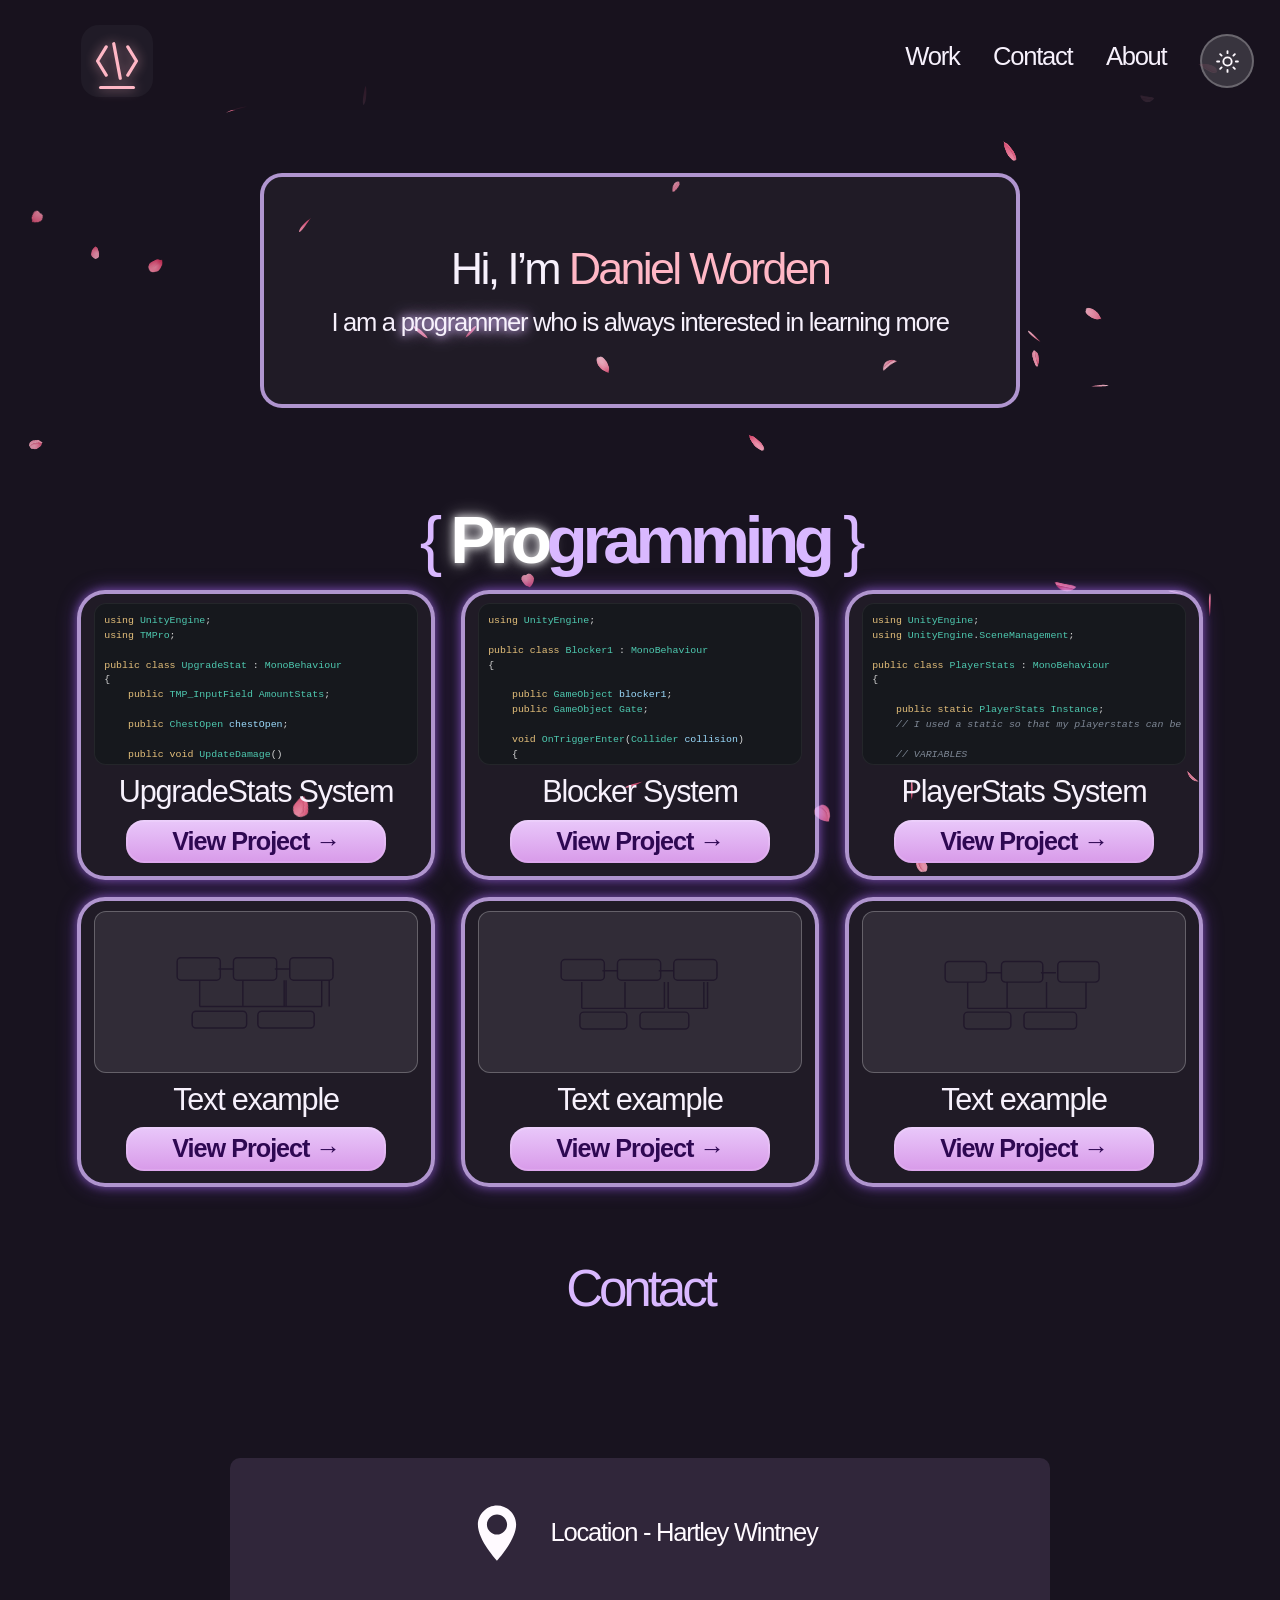
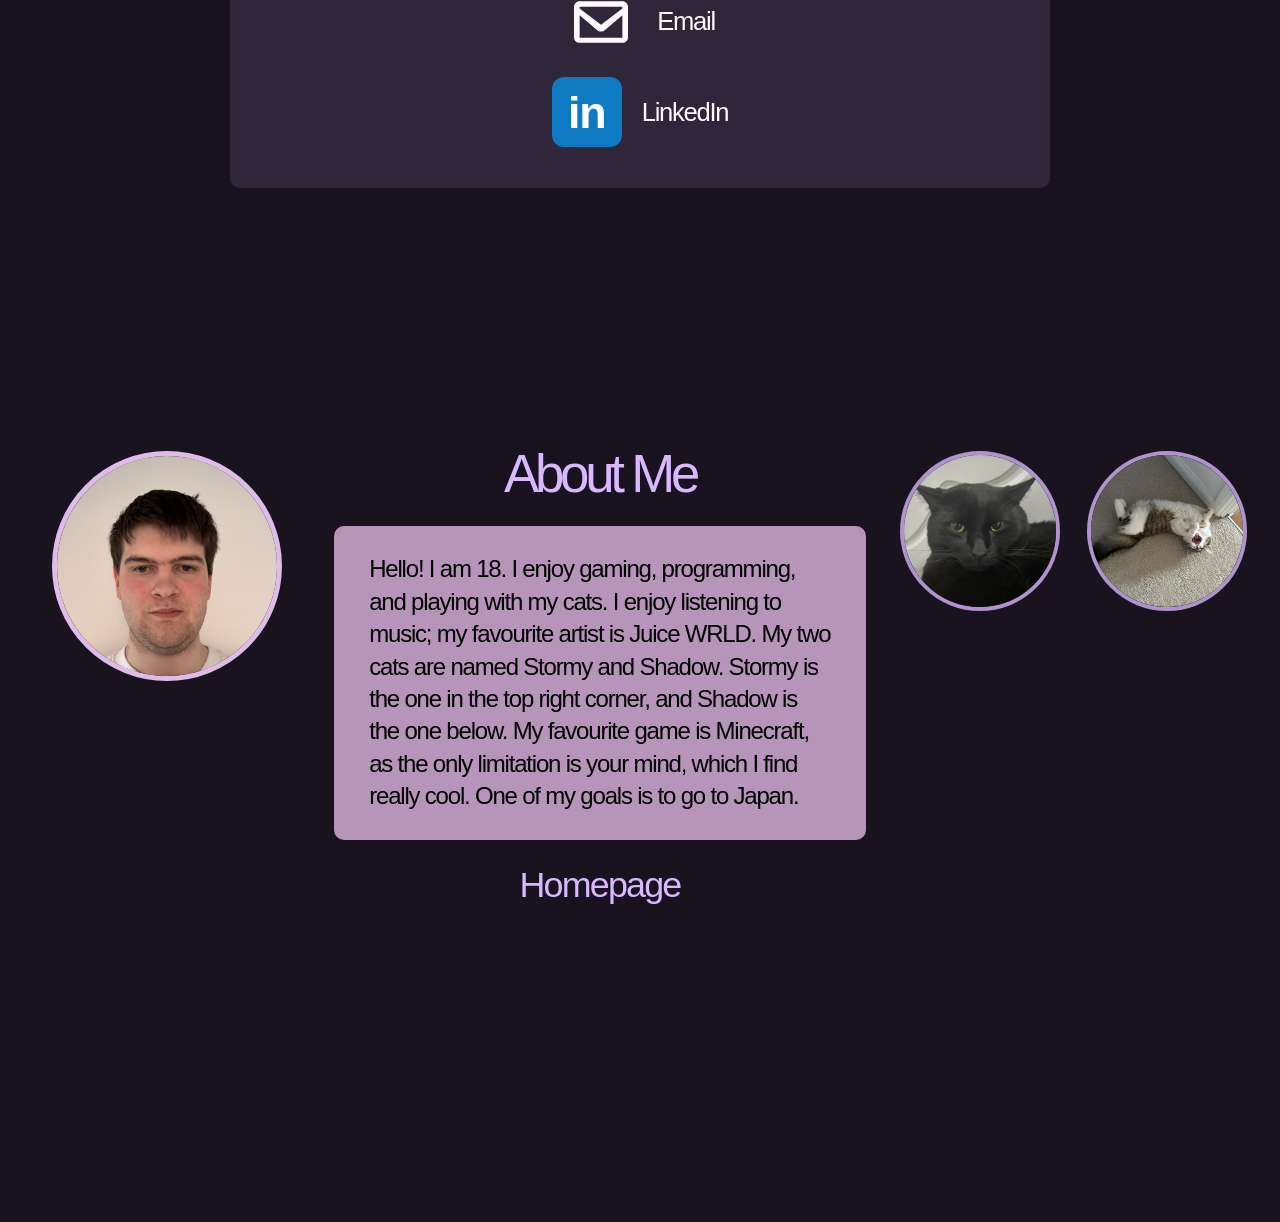
==== commit 28786de9: "Name the third project PlayerStats System Co-Authored-By: Claude Opus 5.5 <noreply@anthropic.com> Cl" ====
--- a/index.html
+++ b/index.html
@@ -195,7 +195,7 @@
     }
 }</code></pre>
             </div>
-            <div class="project-label">Text example</div>
+            <div class="project-label">PlayerStats System</div>
             <a class="project-link" href="projects/project-3.html">View Project <span>→</span></a>
           </article>
 
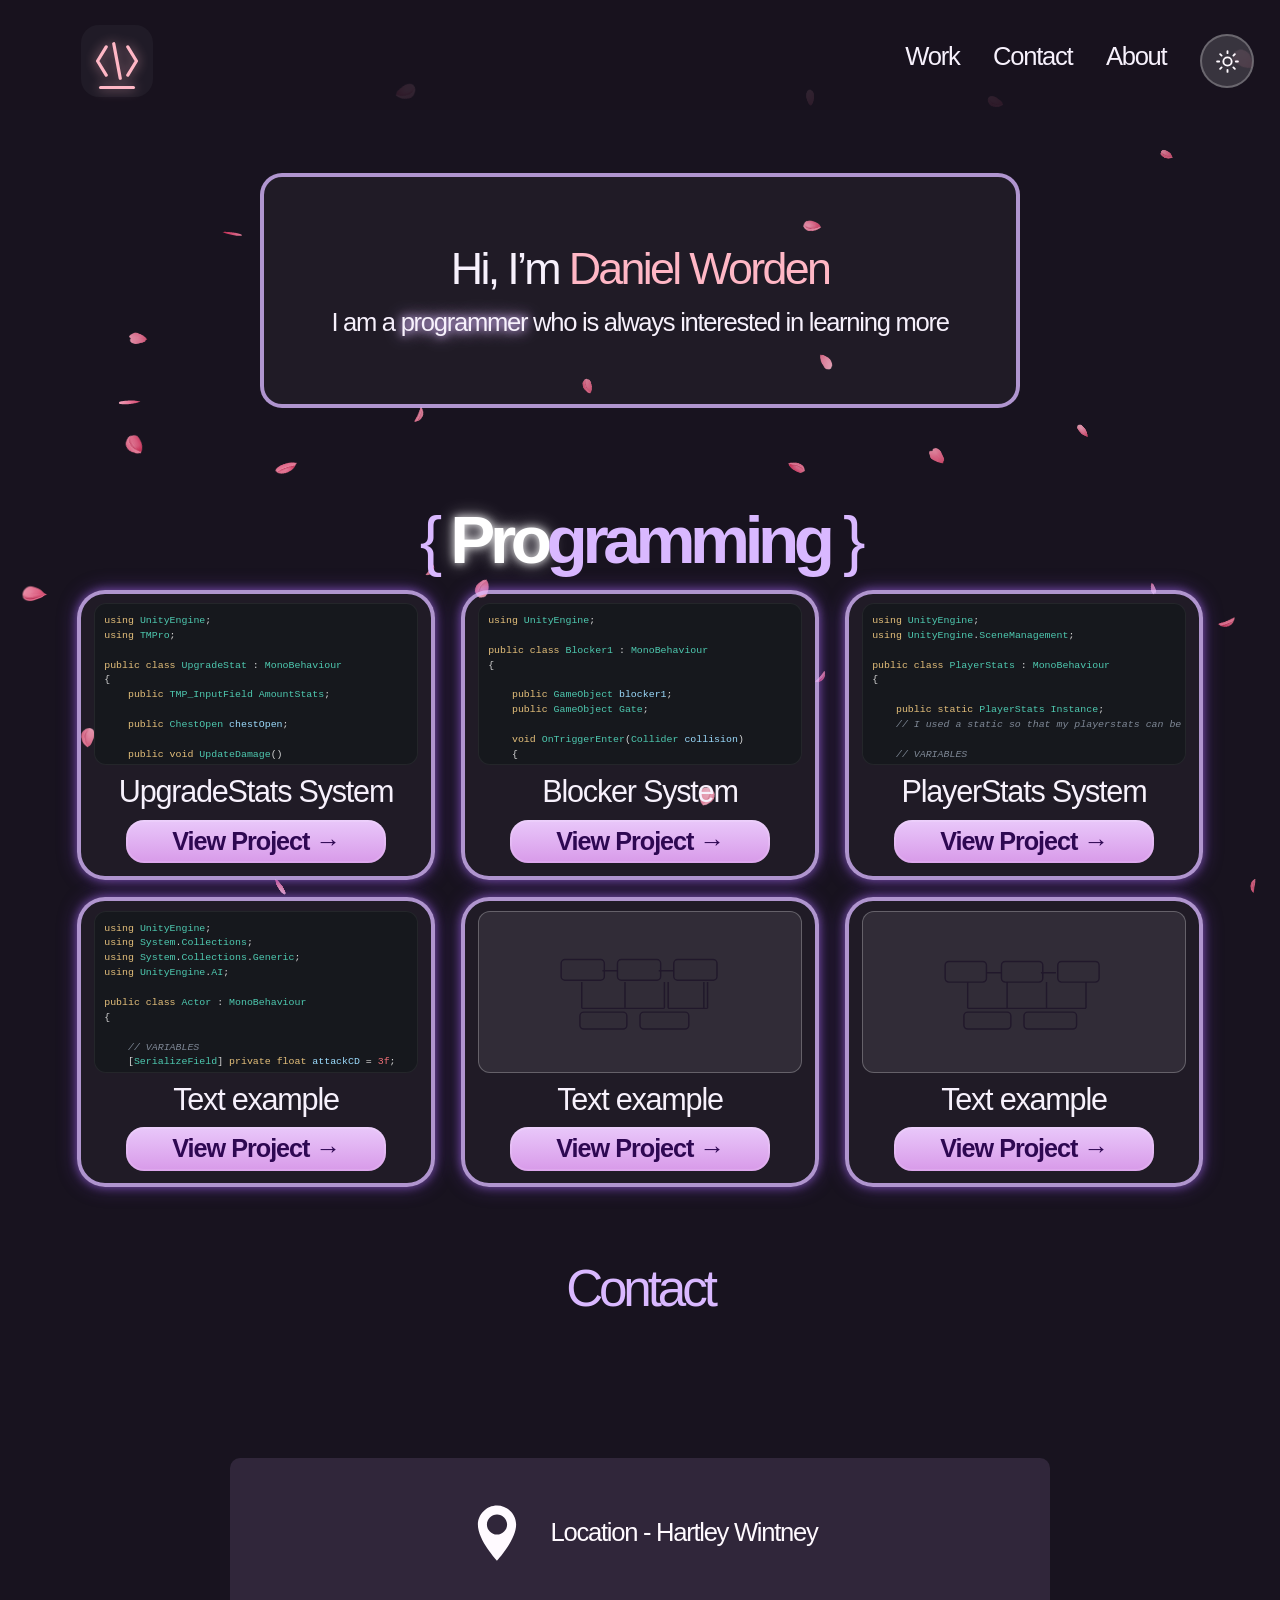
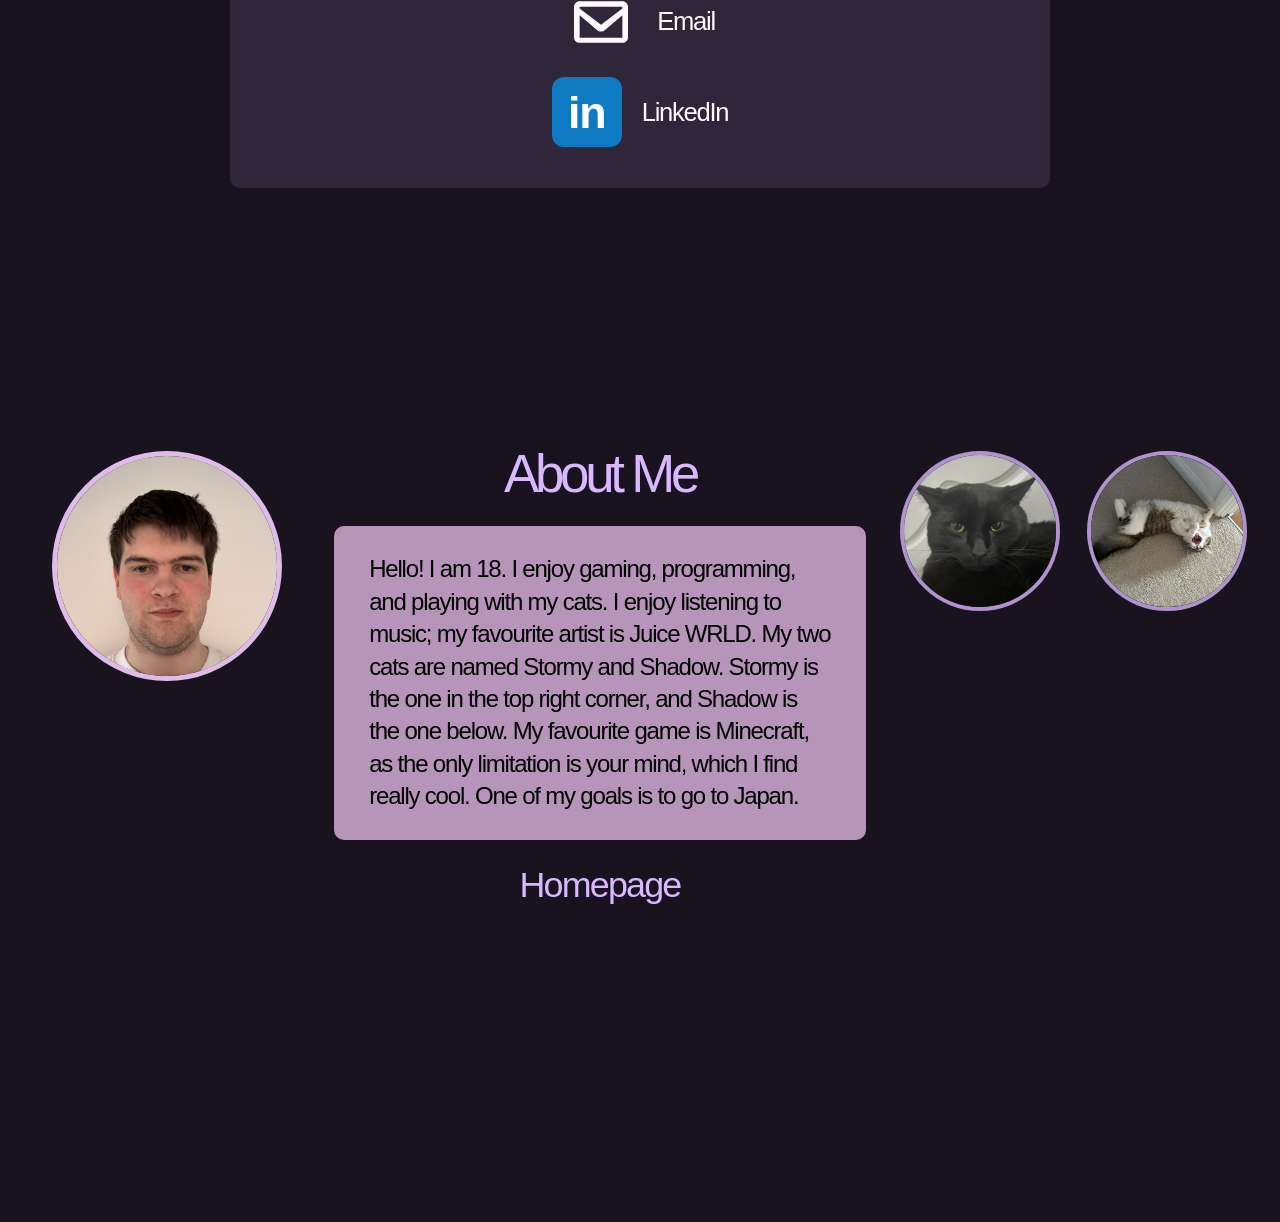
==== commit 7509fb95: "Show Actor code on the fourth card and Project Four page Co-Authored-By: Claude Opus 5.5 <noreply@an" ====
--- a/index.html
+++ b/index.html
@@ -200,17 +200,75 @@
           </article>
 
           <article class="project-card">
-            <div class="project-preview preview-four" aria-hidden="true">
-              <svg viewBox="0 0 240 150" class="project-svg" aria-hidden="true">
-                <g fill="none" stroke="#1d1920" stroke-width="1.5">
-                  <rect x="36" y="38" width="46" height="24" rx="4"/>
-                  <rect x="96" y="38" width="46" height="24" rx="4"/>
-                  <rect x="156" y="38" width="46" height="24" rx="4"/>
-                  <path d="M80 50h16M140 50h16M60 62v28m46-28v28m46-28v28m46-28v28m-46 0H106m0 0H60m0 0h46m44 0h40m-40 0V62m40 0v28"/>
-                  <rect x="52" y="95" width="58" height="18" rx="4"/>
-                  <rect x="122" y="95" width="60" height="18" rx="4"/>
-                </g>
-              </svg>
+            <div class="project-preview preview-four code-preview" aria-hidden="true">
+              <pre><code><span class="c-keyword">using</span> <span class="c-type">UnityEngine</span>;
+<span class="c-keyword">using</span> <span class="c-type">System</span>.<span class="c-type">Collections</span>;
+<span class="c-keyword">using</span> <span class="c-type">System</span>.<span class="c-type">Collections</span>.<span class="c-type">Generic</span>;
+<span class="c-keyword">using</span> <span class="c-type">UnityEngine</span>.<span class="c-type">AI</span>;
+
+<span class="c-keyword">public</span> <span class="c-keyword">class</span> <span class="c-type">Actor</span> : <span class="c-type">MonoBehaviour</span>
+{
+
+    <span class="c-comment">// VARIABLES</span>
+    [<span class="c-type">SerializeField</span>] <span class="c-keyword">private</span> <span class="c-keyword">float</span> <span class="c-name">attackCD</span> = <span class="c-number">3f</span>;
+    [<span class="c-type">SerializeField</span>] <span class="c-keyword">private</span> <span class="c-keyword">float</span> <span class="c-name">attackRange</span> = <span class="c-number">1f</span>;
+    [<span class="c-type">SerializeField</span>] <span class="c-keyword">private</span> <span class="c-keyword">float</span> <span class="c-name">aggroRange</span> = <span class="c-number">4f</span>;
+    [<span class="c-type">SerializeField</span>] <span class="c-keyword">private</span> <span class="c-keyword">int</span> <span class="c-type">CurrentHealth</span> = <span class="c-number">2</span>;
+    [<span class="c-type">SerializeField</span>] <span class="c-keyword">private</span> <span class="c-keyword">int</span> <span class="c-type">MaxHealth</span> = <span class="c-number">3</span>;
+    [<span class="c-type">SerializeField</span>] <span class="c-keyword">private</span> <span class="c-keyword">int</span> <span class="c-type">ExpAmount</span>;
+    <span class="c-keyword">public</span> <span class="c-keyword">float</span> <span class="c-type">DropChance</span> = <span class="c-number">1</span>;
+
+    <span class="c-keyword">private</span> <span class="c-keyword">float</span> <span class="c-name">timePassed</span>;
+    <span class="c-keyword">private</span> <span class="c-keyword">float</span> <span class="c-name">newDestinationCD</span> = <span class="c-number">0.5f</span>;
+
+    [<span class="c-type">Header</span>(<span class="c-string">&quot;Assign in inspector&quot;</span>)]
+    <span class="c-keyword">public</span> <span class="c-type">GameObject</span> <span class="c-type">Chest</span>;
+    <span class="c-keyword">public</span> <span class="c-type">NavMeshAgent</span> <span class="c-name">agent</span>;
+    <span class="c-keyword">public</span> <span class="c-type">Animator</span> <span class="c-name">animator</span>;
+    <span class="c-keyword">public</span> <span class="c-type">GameObject</span> <span class="c-name">player</span>;
+    <span class="c-keyword">public</span> <span class="c-type">FloatingHealthBar</span> <span class="c-name">healthBar</span>;
+
+
+    <span class="c-keyword">private</span> <span class="c-keyword">void</span> <span class="c-type">Start</span>()
+    {
+        <span class="c-name">animator</span> = <span class="c-type">GetComponent</span>&lt;<span class="c-type">Animator</span>&gt;(); <span class="c-comment">// Finds where the animator component is</span>
+        <span class="c-name">agent</span> = <span class="c-type">GetComponent</span>&lt;<span class="c-type">NavMeshAgent</span>&gt;(); <span class="c-comment">// Finds where the agent component is</span>
+        <span class="c-name">player</span> = <span class="c-type">GameObject</span>.<span class="c-type">FindWithTag</span>(<span class="c-string">&quot;Player&quot;</span>); <span class="c-comment">// Find where the gameobject player with the tag player is</span>
+        <span class="c-name">healthBar</span>.<span class="c-type">UpdateHealthBar</span>(<span class="c-type">CurrentHealth</span>, <span class="c-type">MaxHealth</span>); <span class="c-comment">// Updates the health bar at the start</span>
+    }
+
+    <span class="c-keyword">private</span> <span class="c-keyword">void</span> <span class="c-type">Update</span>()
+    {
+        <span class="c-name">animator</span>.<span class="c-type">SetFloat</span>(<span class="c-string">&quot;speed&quot;</span>, <span class="c-name">agent</span>.<span class="c-name">velocity</span>.<span class="c-name">magnitude</span> / <span class="c-name">agent</span>.<span class="c-name">speed</span>); <span class="c-comment">// Enables the float speed in the animator controller</span>
+
+        <span class="c-keyword">if</span>(<span class="c-name">timePassed</span> &gt;= <span class="c-name">attackCD</span>) <span class="c-comment">// Checks if the cooldown is over</span>
+        {
+            <span class="c-keyword">if</span> (<span class="c-type">Vector3</span>.<span class="c-type">Distance</span>(<span class="c-name">player</span>.<span class="c-name">transform</span>.<span class="c-name">position</span>, <span class="c-name">transform</span>.<span class="c-name">position</span>) &lt;= <span class="c-name">aggroRange</span>)
+            {
+                <span class="c-name">animator</span>.<span class="c-type">SetTrigger</span>(<span class="c-string">&quot;attack&quot;</span>); <span class="c-comment">// Changes the animaton to attack</span>
+                <span class="c-name">timePassed</span> = <span class="c-number">0</span>;
+            }
+        }
+        <span class="c-name">timePassed</span> += <span class="c-type">Time</span>.<span class="c-name">deltaTime</span>;
+
+        <span class="c-keyword">if</span> (<span class="c-name">newDestinationCD</span> &lt;= <span class="c-number">0</span> &amp;&amp; <span class="c-type">Vector3</span>.<span class="c-type">Distance</span>(<span class="c-name">player</span>.<span class="c-name">transform</span>.<span class="c-name">position</span>, <span class="c-name">transform</span>.<span class="c-name">position</span>) &lt;= <span class="c-name">aggroRange</span>)
+        {
+            <span class="c-name">newDestinationCD</span> = <span class="c-number">0.5f</span>;
+            <span class="c-name">agent</span>.<span class="c-type">SetDestination</span>(<span class="c-name">player</span>.<span class="c-name">transform</span>.<span class="c-name">position</span>);
+        }
+        <span class="c-name">newDestinationCD</span> -= <span class="c-type">Time</span>.<span class="c-name">deltaTime</span>;
+        <span class="c-comment">//transform.LookAt(player.transform);</span>
+    }
+
+
+    <span class="c-keyword">void</span> <span class="c-type">Awake</span>()
+    {
+        <span class="c-type">CurrentHealth</span> = <span class="c-type">MaxHealth</span>;
+        <span class="c-comment">// Sets hp at the start.</span>
+
+        <span class="c-name">healthBar</span> = <span class="c-type">GetComponentInChildren</span>&lt;<span class="c-type">FloatingHealthBar</span>&gt;(); <span class="c-comment">// Finds the health bar script</span>
+    }
+}</code></pre>
             </div>
             <div class="project-label">Text example</div>
             <a class="project-link" href="projects/project-4.html">View Project <span>→</span></a>
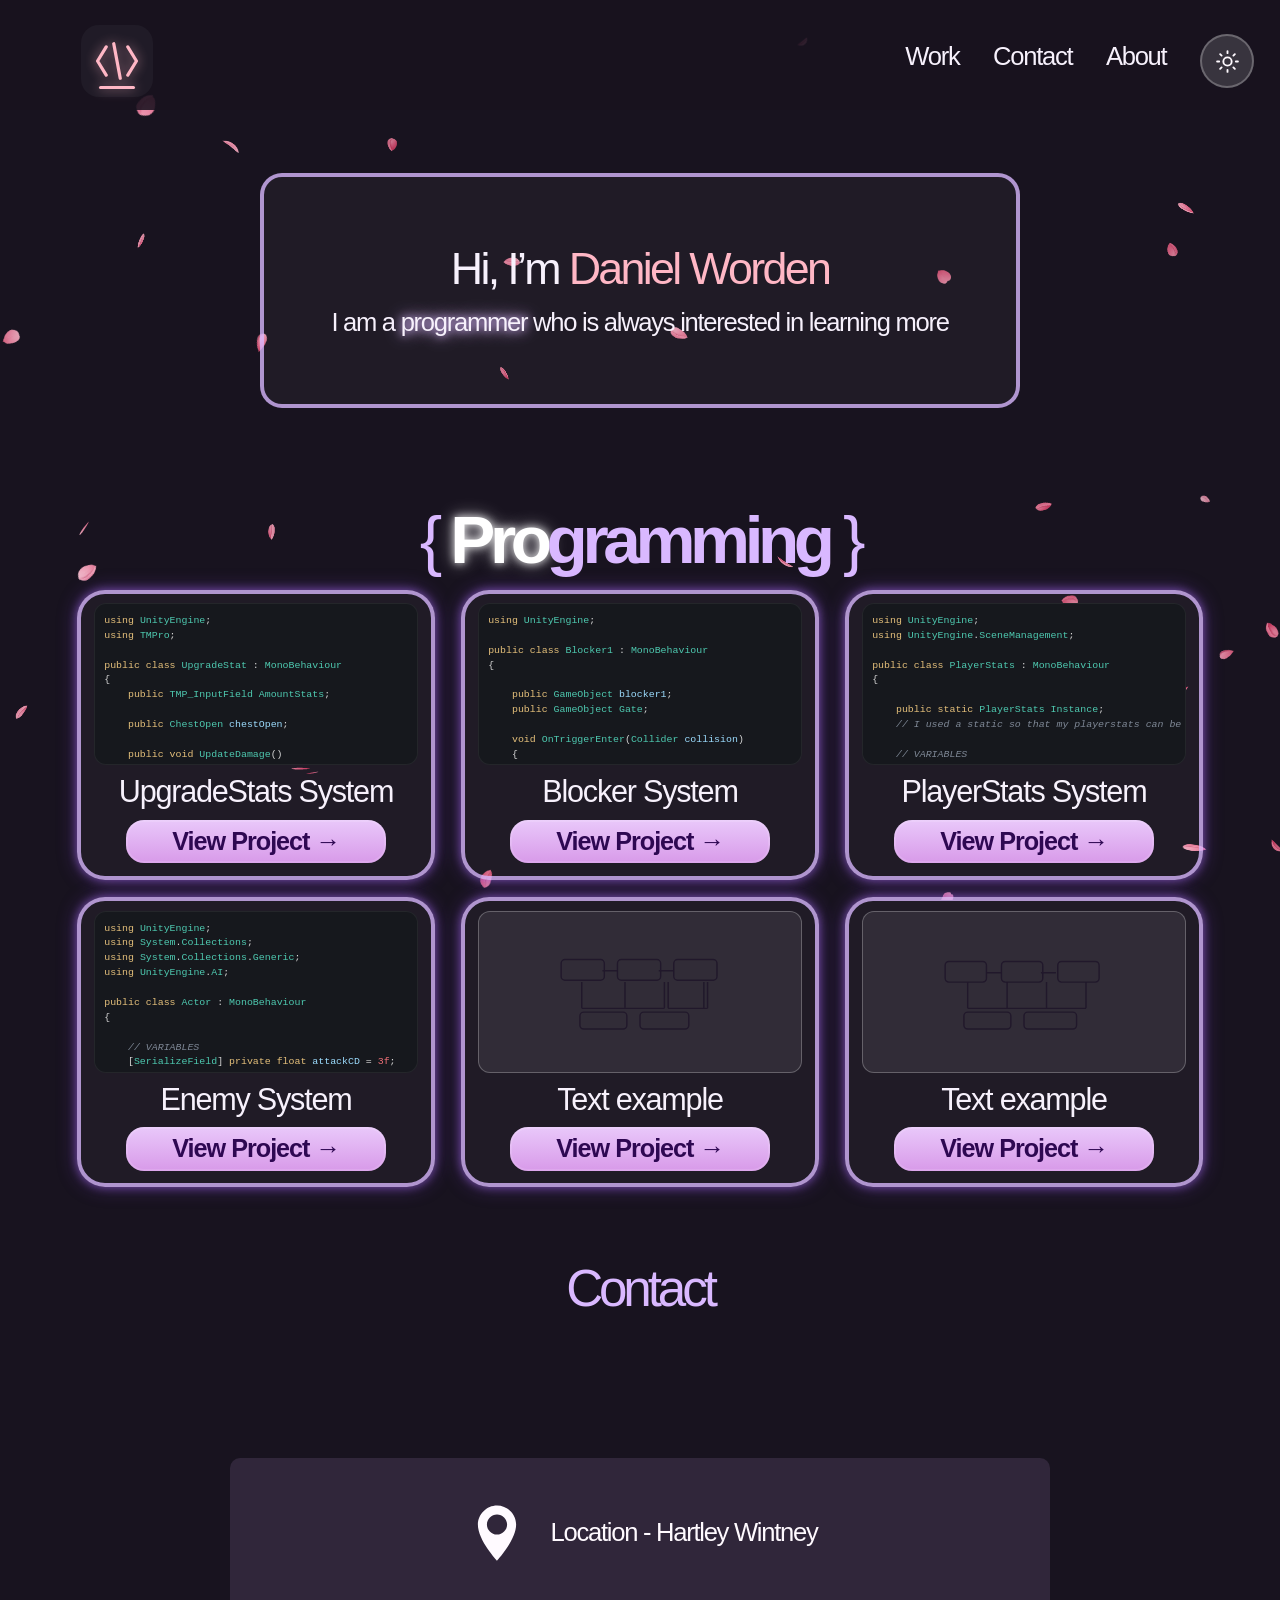
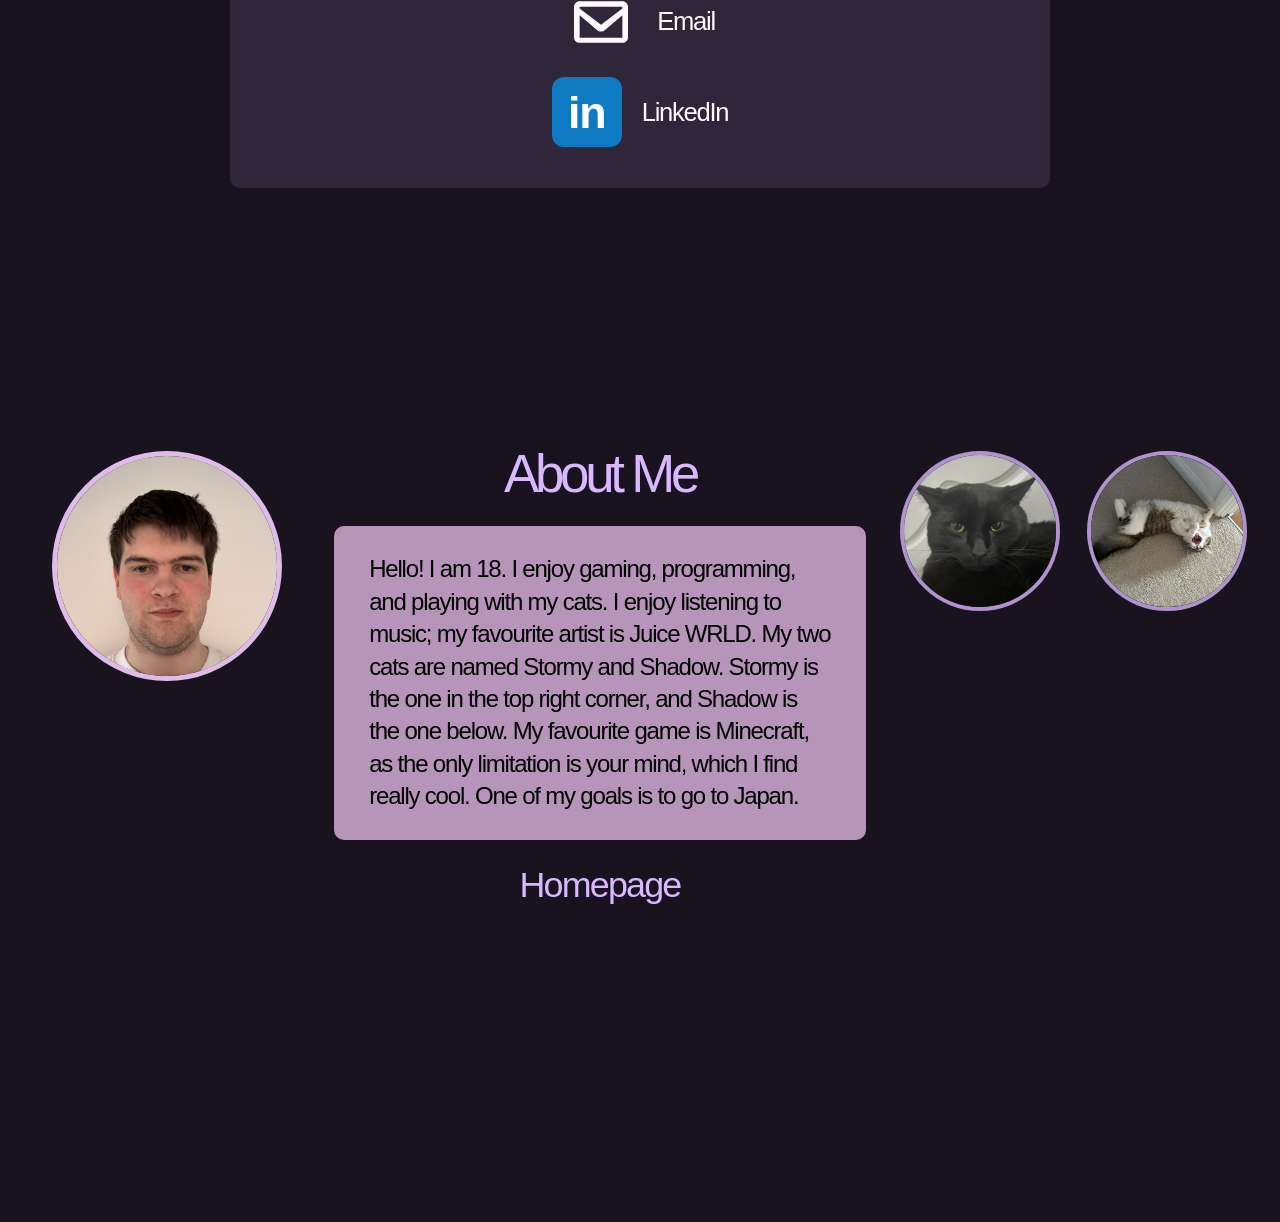
==== commit c79d3ad6: "Name the fourth project Enemy System Co-Authored-By: Claude Opus 5.5 <noreply@anthropic.com> Claude-" ====
--- a/index.html
+++ b/index.html
@@ -270,7 +270,7 @@
     }
 }</code></pre>
             </div>
-            <div class="project-label">Text example</div>
+            <div class="project-label">Enemy System</div>
             <a class="project-link" href="projects/project-4.html">View Project <span>→</span></a>
           </article>
 
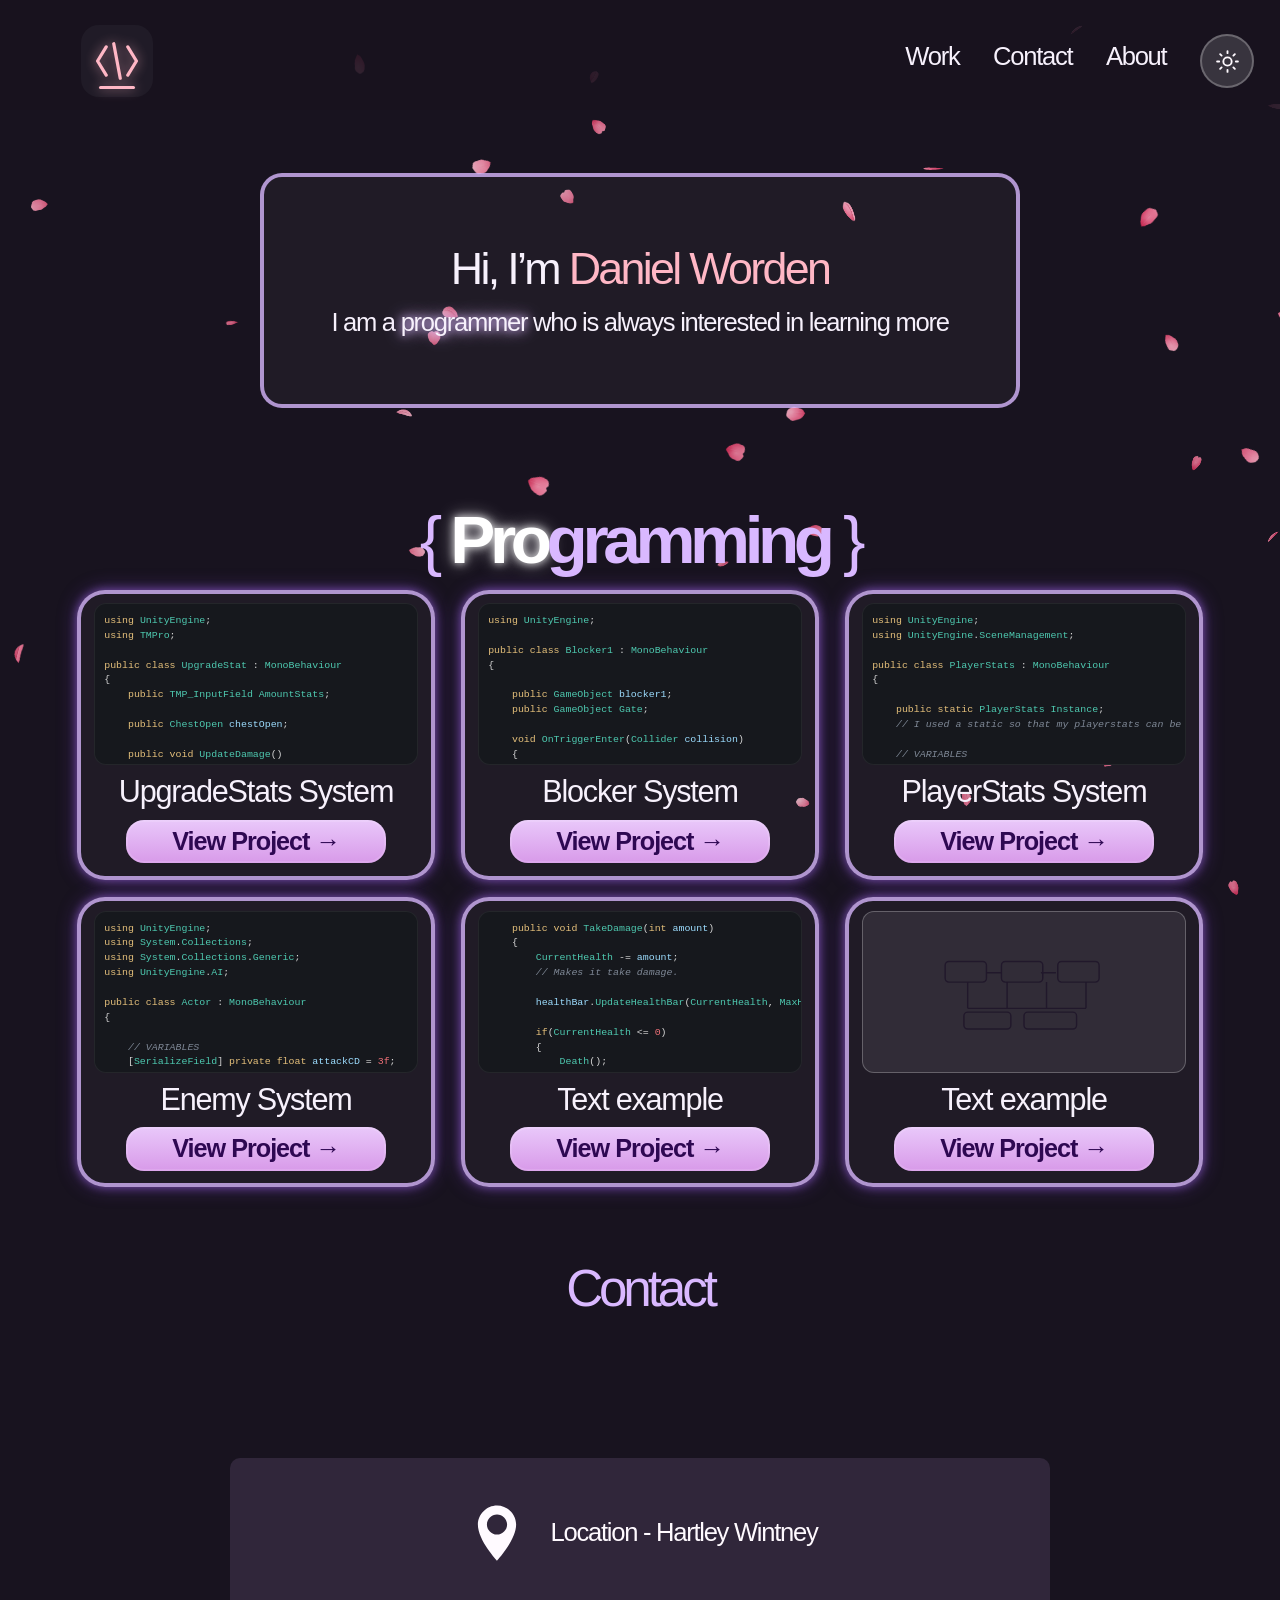
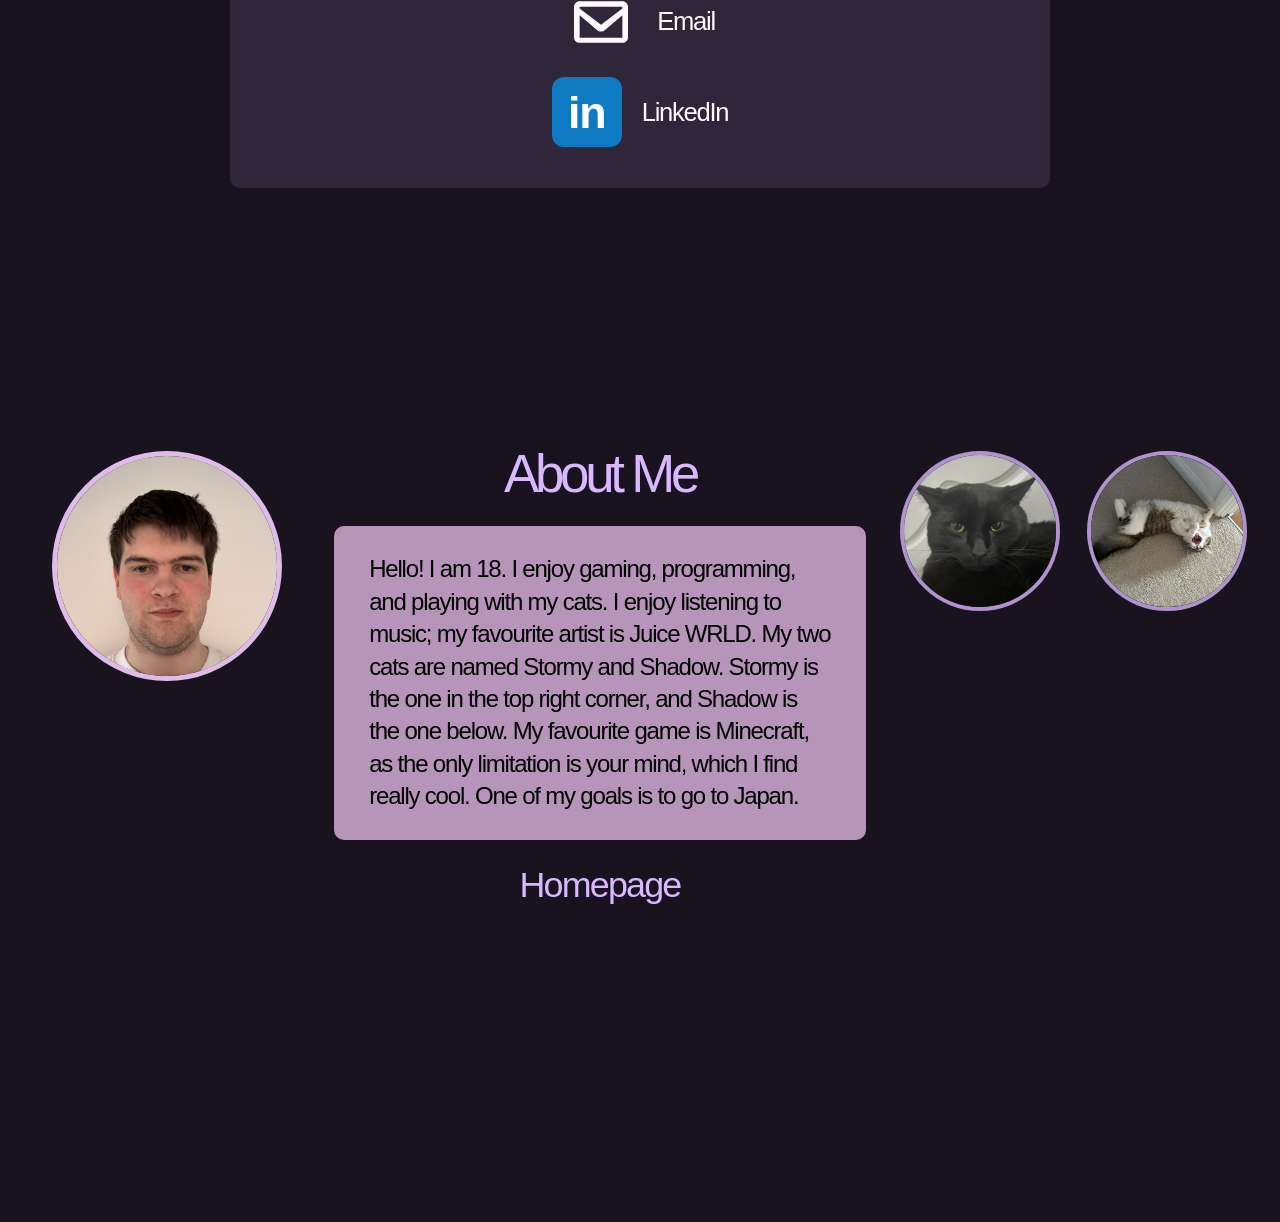
==== commit 9db2ff4b: "Show the damage and death code on the fifth card and Project Five page Co-Authored-By: Claude Opus 5" ====
--- a/index.html
+++ b/index.html
@@ -275,17 +275,52 @@
           </article>
 
           <article class="project-card">
-            <div class="project-preview preview-five" aria-hidden="true">
-              <svg viewBox="0 0 240 150" class="project-svg" aria-hidden="true">
-                <g fill="none" stroke="#1d1920" stroke-width="1.5">
-                  <rect x="36" y="40" width="46" height="22" rx="4"/>
-                  <rect x="96" y="40" width="46" height="22" rx="4"/>
-                  <rect x="156" y="40" width="46" height="22" rx="4"/>
-                  <path d="M80 52h16M140 52h16M58 64v28m46-28v28m42-28v28m42-28v28m-42 0H108m0 0H58m0 0h50m42 0h42m-42 0V64m42 0v28"/>
-                  <rect x="56" y="96" width="50" height="18" rx="4"/>
-                  <rect x="120" y="96" width="52" height="18" rx="4"/>
-                </g>
-              </svg>
+            <div class="project-preview preview-five code-preview" aria-hidden="true">
+              <pre><code>    <span class="c-keyword">public</span> <span class="c-keyword">void</span> <span class="c-type">TakeDamage</span>(<span class="c-keyword">int</span> <span class="c-name">amount</span>)
+    {
+        <span class="c-type">CurrentHealth</span> -= <span class="c-name">amount</span>;
+        <span class="c-comment">// Makes it take damage.</span>
+
+        <span class="c-name">healthBar</span>.<span class="c-type">UpdateHealthBar</span>(<span class="c-type">CurrentHealth</span>, <span class="c-type">MaxHealth</span>);
+
+        <span class="c-keyword">if</span>(<span class="c-type">CurrentHealth</span> &lt;= <span class="c-number">0</span>)
+        {
+            <span class="c-type">Death</span>();
+            <span class="c-type">ExpManager</span>.<span class="c-type">Instance</span>.<span class="c-type">AddExperience</span>(<span class="c-type">ExpAmount</span>);
+            <span class="c-comment">// Call Death method when it hits 0 hp.</span>
+        }
+    }
+
+    <span class="c-keyword">void</span> <span class="c-type">Death</span>()
+    {
+        <span class="c-type">KillManager</span>.<span class="c-type">PrintEnemyCount</span>();
+
+        <span class="c-keyword">if</span> (<span class="c-type">Random</span>.<span class="c-name">value</span> &lt;= <span class="c-type">DropChance</span>)
+        {
+            <span class="c-type">RaycastHit</span> <span class="c-name">hit</span>;
+
+            <span class="c-keyword">if</span> (<span class="c-type">Physics</span>.<span class="c-type">Raycast</span>(<span class="c-name">transform</span>.<span class="c-name">position</span> + <span class="c-type">Vector3</span>.<span class="c-name">up</span> * <span class="c-number">2f</span>, <span class="c-type">Vector3</span>.<span class="c-name">down</span>, <span class="c-keyword">out</span> <span class="c-name">hit</span>, <span class="c-number">10f</span>))
+            {
+                <span class="c-type">GameObject</span> <span class="c-name">newchest</span> = <span class="c-type">Instantiate</span>(<span class="c-type">Chest</span>, <span class="c-name">hit</span>.<span class="c-name">point</span> + <span class="c-type">Vector3</span>.<span class="c-name">down</span> * <span class="c-number">1f</span>, <span class="c-type">Quaternion</span>.<span class="c-name">identity</span>);
+                <span class="c-name">newchest</span>.<span class="c-type">SetActive</span>(<span class="c-number">true</span>);
+            }
+            <span class="c-keyword">else</span>
+            {
+                <span class="c-type">Instantiate</span>(<span class="c-type">Chest</span>, <span class="c-name">transform</span>.<span class="c-name">position</span>, <span class="c-type">Quaternion</span>.<span class="c-name">identity</span>);
+            }
+        }
+
+        <span class="c-type">Destroy</span>(<span class="c-name">gameObject</span>);
+    }
+
+    <span class="c-keyword">private</span> <span class="c-keyword">void</span> <span class="c-type">OnDrawGizmos</span>()
+    {
+        <span class="c-type">Gizmos</span>.<span class="c-name">color</span> = <span class="c-type">Color</span>.<span class="c-name">red</span>;
+        <span class="c-type">Gizmos</span>.<span class="c-type">DrawWireSphere</span>(<span class="c-name">transform</span>.<span class="c-name">position</span>, <span class="c-name">attackRange</span>);
+        <span class="c-type">Gizmos</span>.<span class="c-name">color</span> = <span class="c-type">Color</span>.<span class="c-name">yellow</span>;
+        <span class="c-type">Gizmos</span>.<span class="c-type">DrawWireSphere</span>(<span class="c-name">transform</span>.<span class="c-name">position</span>, <span class="c-name">aggroRange</span>);
+    }
+}</code></pre>
             </div>
             <div class="project-label">Text example</div>
             <a class="project-link" href="projects/project-5.html">View Project <span>→</span></a>
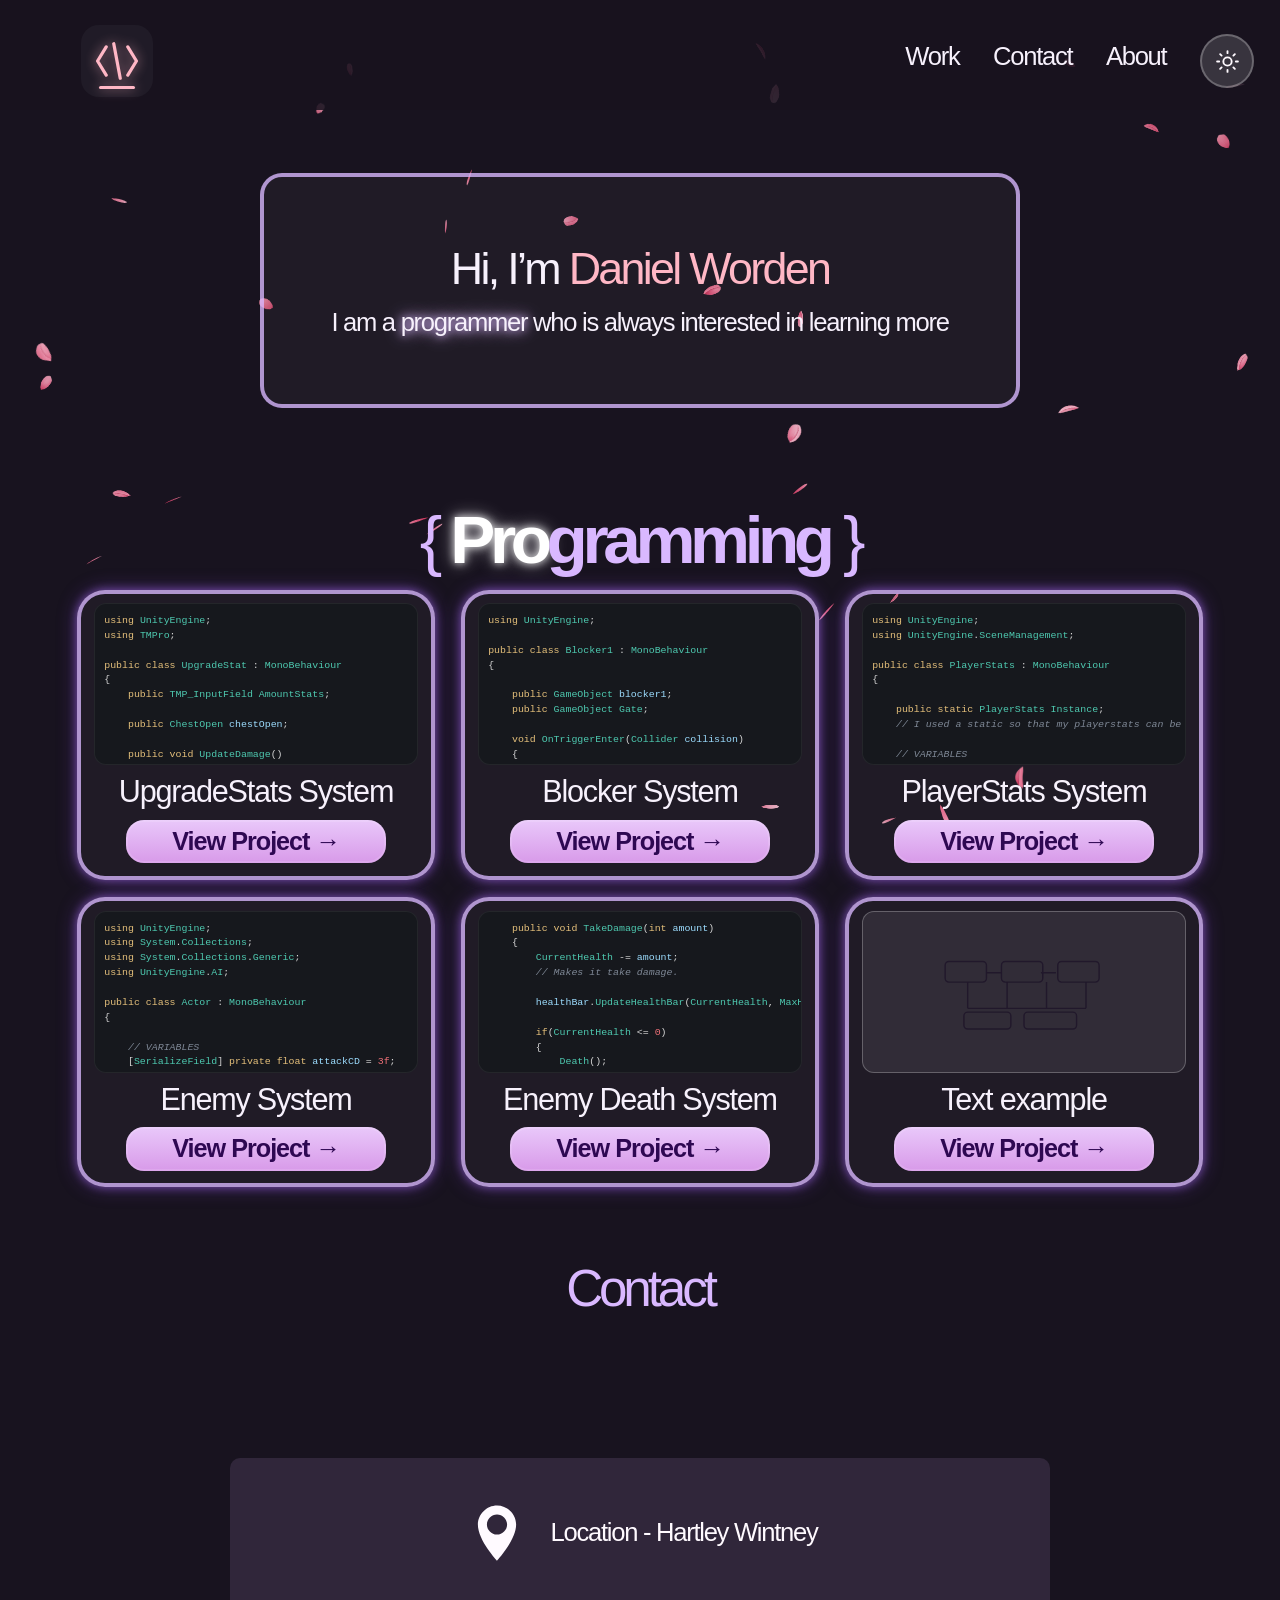
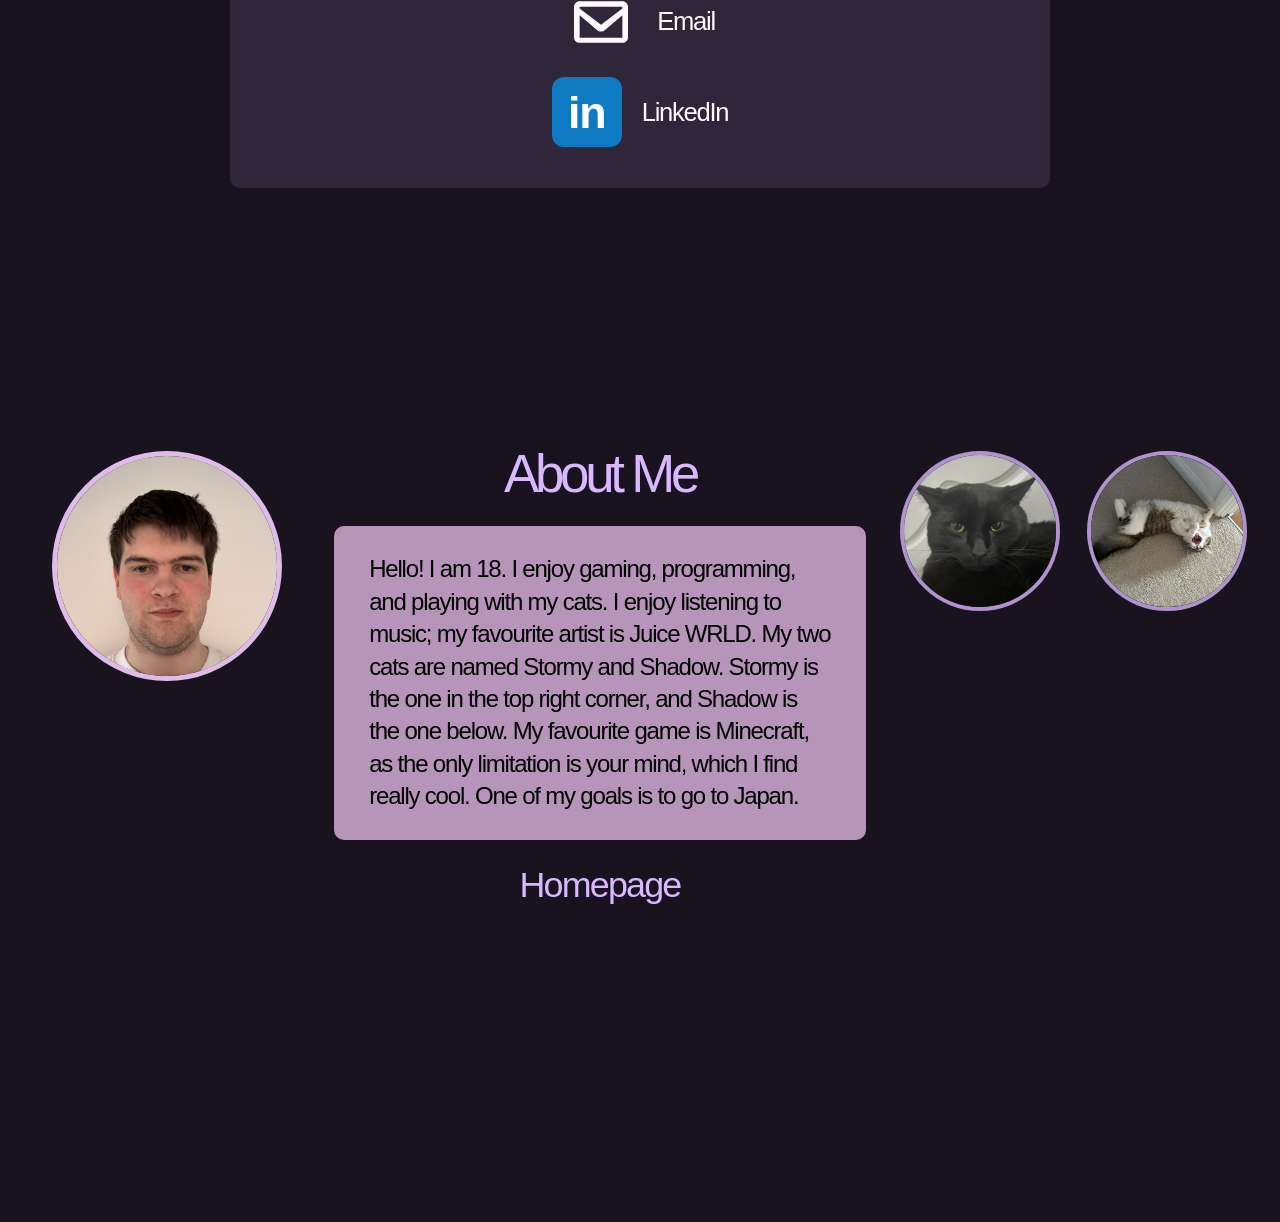
==== commit 3c445937: "Name the fifth project Enemy Death System Co-Authored-By: Claude Opus 5.5 <noreply@anthropic.com> Cl" ====
--- a/index.html
+++ b/index.html
@@ -322,7 +322,7 @@
     }
 }</code></pre>
             </div>
-            <div class="project-label">Text example</div>
+            <div class="project-label">Enemy Death System</div>
             <a class="project-link" href="projects/project-5.html">View Project <span>→</span></a>
           </article>
 
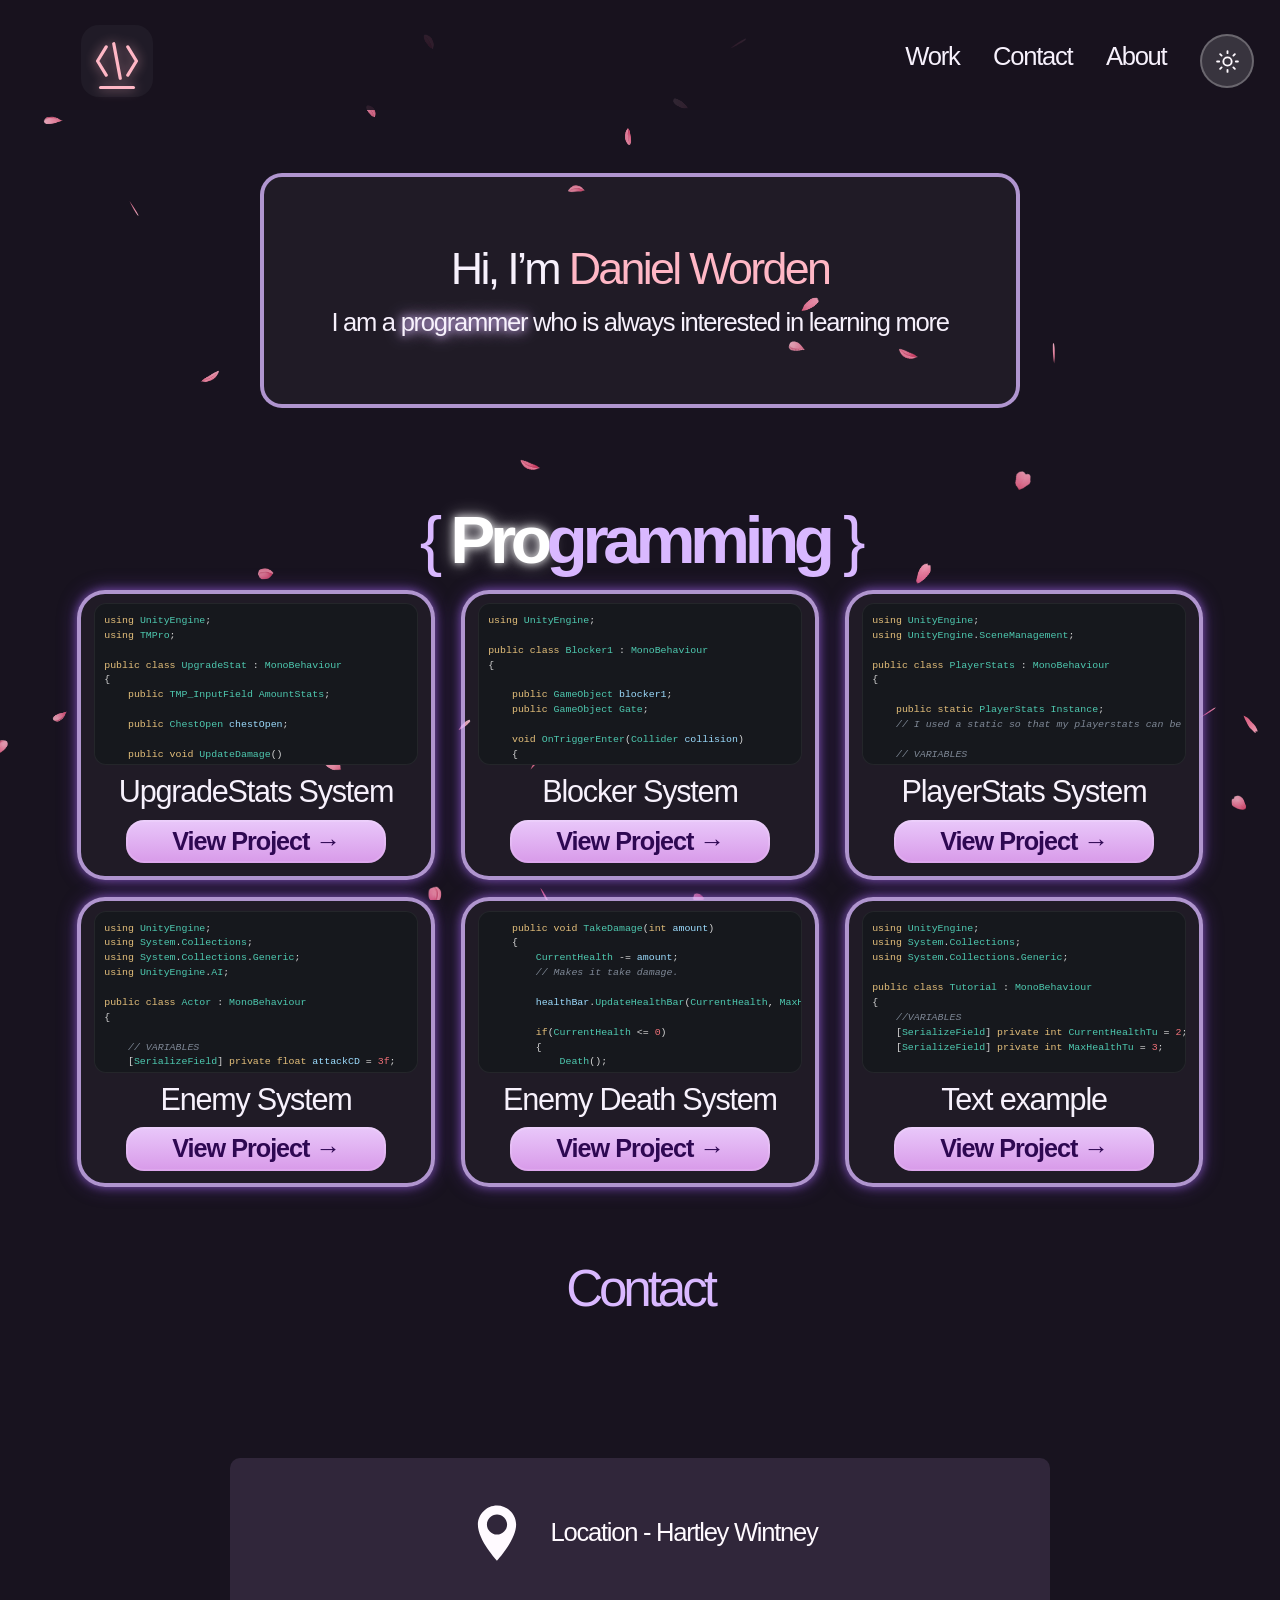
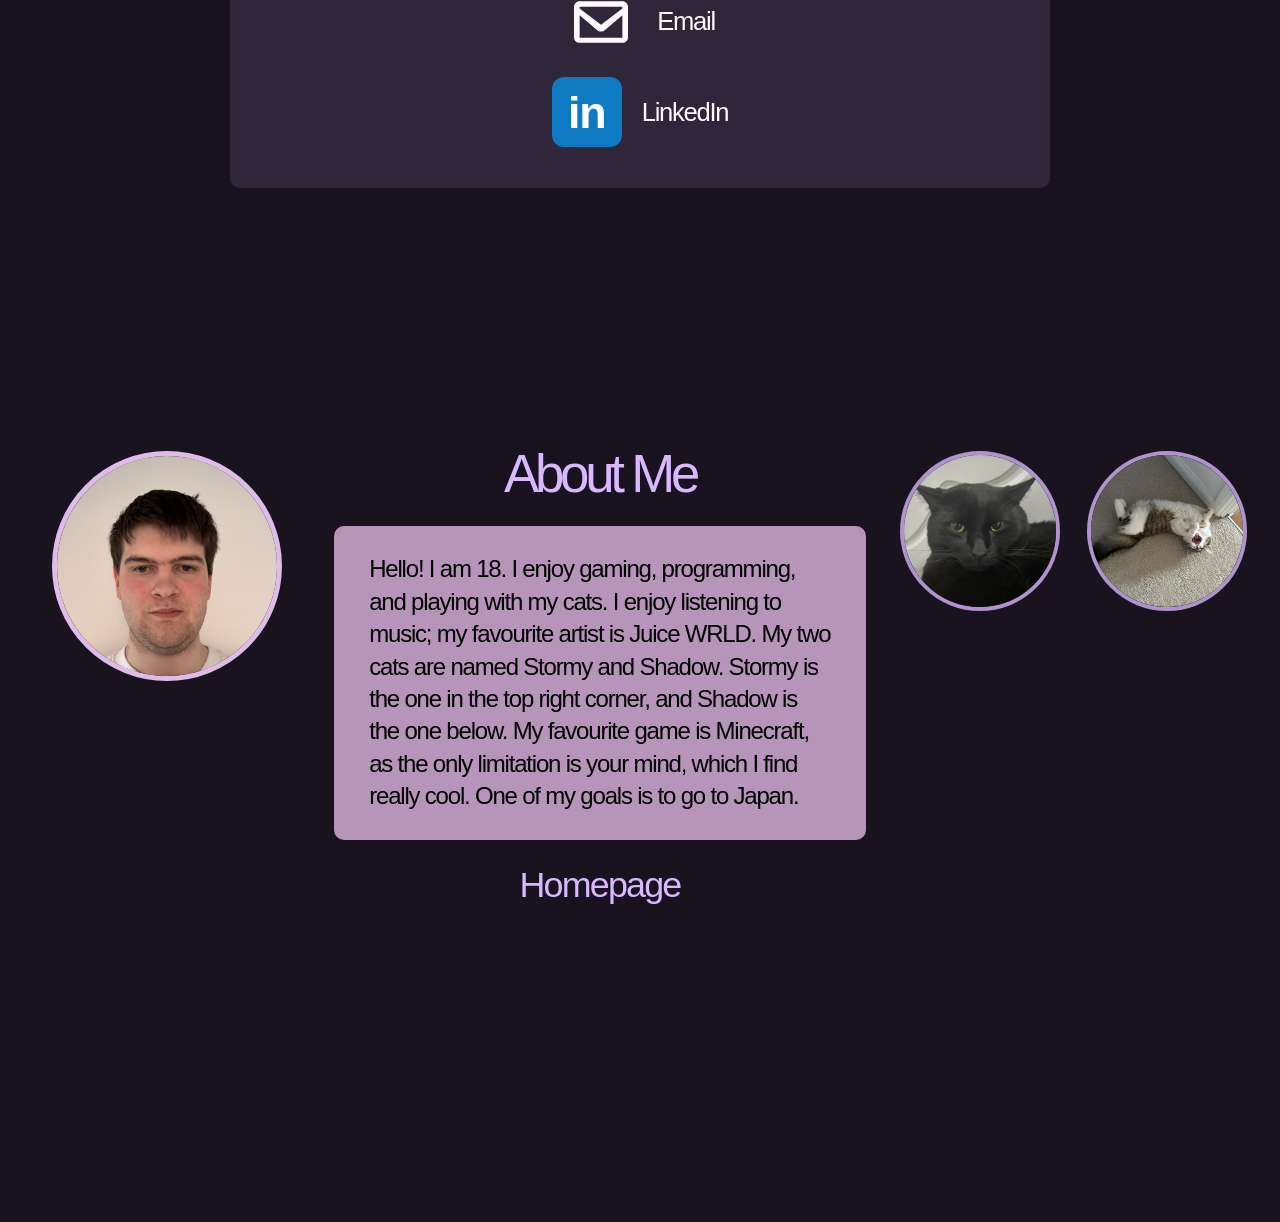
==== commit e8f740cf: "Show Tutorial code on the sixth card and Project Six page Every card now previews its code, so the u" ====
--- a/index.html
+++ b/index.html
@@ -6,7 +6,7 @@
     <meta name="theme-color" content="#43006c">
     <title>Portfolio | Daniel Worden</title>
     <meta name="description" content="Daniel Worden portfolio homepage">
-    <link rel="stylesheet" href="css/styles.css?v=20261013g">
+    <link rel="stylesheet" href="css/styles.css?v=20261013h">
   </head>
   <body>
     <canvas class="sakura-canvas" aria-hidden="true"></canvas>
@@ -327,17 +327,43 @@
           </article>
 
           <article class="project-card">
-            <div class="project-preview preview-six" aria-hidden="true">
-              <svg viewBox="0 0 240 150" class="project-svg" aria-hidden="true">
-                <g fill="none" stroke="#1d1920" stroke-width="1.5">
-                  <rect x="36" y="42" width="44" height="22" rx="4"/>
-                  <rect x="96" y="42" width="44" height="22" rx="4"/>
-                  <rect x="156" y="42" width="44" height="22" rx="4"/>
-                  <path d="M80 54h16M138 54h16M60 64v28m42-28v28m42-28v28m42-28v28m-42 0H102m0 0H60m0 0h42m42 0h42m-42 0V64m42 0v28"/>
-                  <rect x="56" y="96" width="50" height="18" rx="4"/>
-                  <rect x="120" y="96" width="56" height="18" rx="4"/>
-                </g>
-              </svg>
+            <div class="project-preview preview-six code-preview" aria-hidden="true">
+              <pre><code><span class="c-keyword">using</span> <span class="c-type">UnityEngine</span>;
+<span class="c-keyword">using</span> <span class="c-type">System</span>.<span class="c-type">Collections</span>;
+<span class="c-keyword">using</span> <span class="c-type">System</span>.<span class="c-type">Collections</span>.<span class="c-type">Generic</span>;
+
+<span class="c-keyword">public</span> <span class="c-keyword">class</span> <span class="c-type">Tutorial</span> : <span class="c-type">MonoBehaviour</span>
+{
+    <span class="c-comment">//VARIABLES</span>
+    [<span class="c-type">SerializeField</span>] <span class="c-keyword">private</span> <span class="c-keyword">int</span> <span class="c-type">CurrentHealthTu</span> = <span class="c-number">2</span>;
+    [<span class="c-type">SerializeField</span>] <span class="c-keyword">private</span> <span class="c-keyword">int</span> <span class="c-type">MaxHealthTu</span> = <span class="c-number">3</span>;
+
+    <span class="c-keyword">void</span> <span class="c-type">Awake</span>()
+    {
+        <span class="c-type">CurrentHealthTu</span> = <span class="c-type">MaxHealthTu</span>;
+        <span class="c-comment">// Sets hp at the start.</span>
+    }
+
+    <span class="c-keyword">public</span> <span class="c-keyword">void</span> <span class="c-type">TakeDamage</span>(<span class="c-keyword">int</span> <span class="c-name">amountTu</span>)
+    {
+        <span class="c-type">CurrentHealthTu</span> -= <span class="c-name">amountTu</span>;
+        <span class="c-comment">// Makes it take damage.</span>
+
+        <span class="c-keyword">if</span>(<span class="c-type">CurrentHealthTu</span> &lt;= <span class="c-number">0</span>)
+        {
+            <span class="c-type">Death</span>();
+            <span class="c-type">KillManager</span>.<span class="c-type">PrintEnemyCount</span>();
+            <span class="c-comment">// Call Death method when it hits 0 hp.</span>
+        }
+    }
+
+    <span class="c-keyword">void</span> <span class="c-type">Death</span>()
+    {
+        <span class="c-type">Destroy</span>(<span class="c-name">gameObject</span>);
+        <span class="c-comment">// Death function</span>
+        <span class="c-comment">// Temporary: Destroy Object</span>
+    }
+}</code></pre>
             </div>
             <div class="project-label">Text example</div>
             <a class="project-link" href="projects/project-6.html">View Project <span>→</span></a>
@@ -449,9 +475,9 @@
       <audio class="now-playing-audio" preload="none"></audio>
     </aside>
 
-    <script src="js/theme.js?v=20261013g"></script>
-    <script src="js/script.js?v=20261013g"></script>
-    <script src="js/sakura.js?v=20261013g"></script>
-    <script src="js/music.js?v=20261013g"></script>
+    <script src="js/theme.js?v=20261013h"></script>
+    <script src="js/script.js?v=20261013h"></script>
+    <script src="js/sakura.js?v=20261013h"></script>
+    <script src="js/music.js?v=20261013h"></script>
   </body>
 </html>
--- a/css/styles.css
+++ b/css/styles.css
@@ -16,7 +16,6 @@
   --surface-text: #fffaff;
   --surface-border: rgba(255,255,255,0.25);
   --preview-bg: rgba(255,255,255,0.08);
-  --illustration-line: #21182b;
   --control-bg: rgba(255,255,255,0.14);
   --control-ink: #fffaff;
 }
@@ -37,7 +36,6 @@
   --surface-text: #281b30;
   --surface-border: rgba(70,36,95,0.22);
   --preview-bg: rgba(255,255,255,0.55);
-  --illustration-line: #362442;
   --control-bg: rgba(99,52,130,0.12);
   --control-ink: #47245f;
 }
@@ -386,15 +384,6 @@
   align-items: center;
   justify-content: center;
   padding: 0.6rem;
-}
-
-.project-svg {
-  width: min(100%, 240px);
-  height: auto;
-}
-
-.project-svg g {
-  stroke: var(--illustration-line);
 }
 
 .project-label {
@@ -455,10 +444,6 @@
   min-height: clamp(180px, 34vh, 340px);
 }
 
-.project-detail .project-svg {
-  width: min(100%, 420px);
-}
-
 .project-detail h1 {
   margin: 1.2rem 0 0;
   color: var(--white);
@@ -1047,10 +1032,6 @@
   .project-preview {
     min-height: 0;
     height: clamp(90px, 18vh, 180px);
-  }
-
-  .project-svg {
-    max-height: 100%;
   }
 
   .project-label {
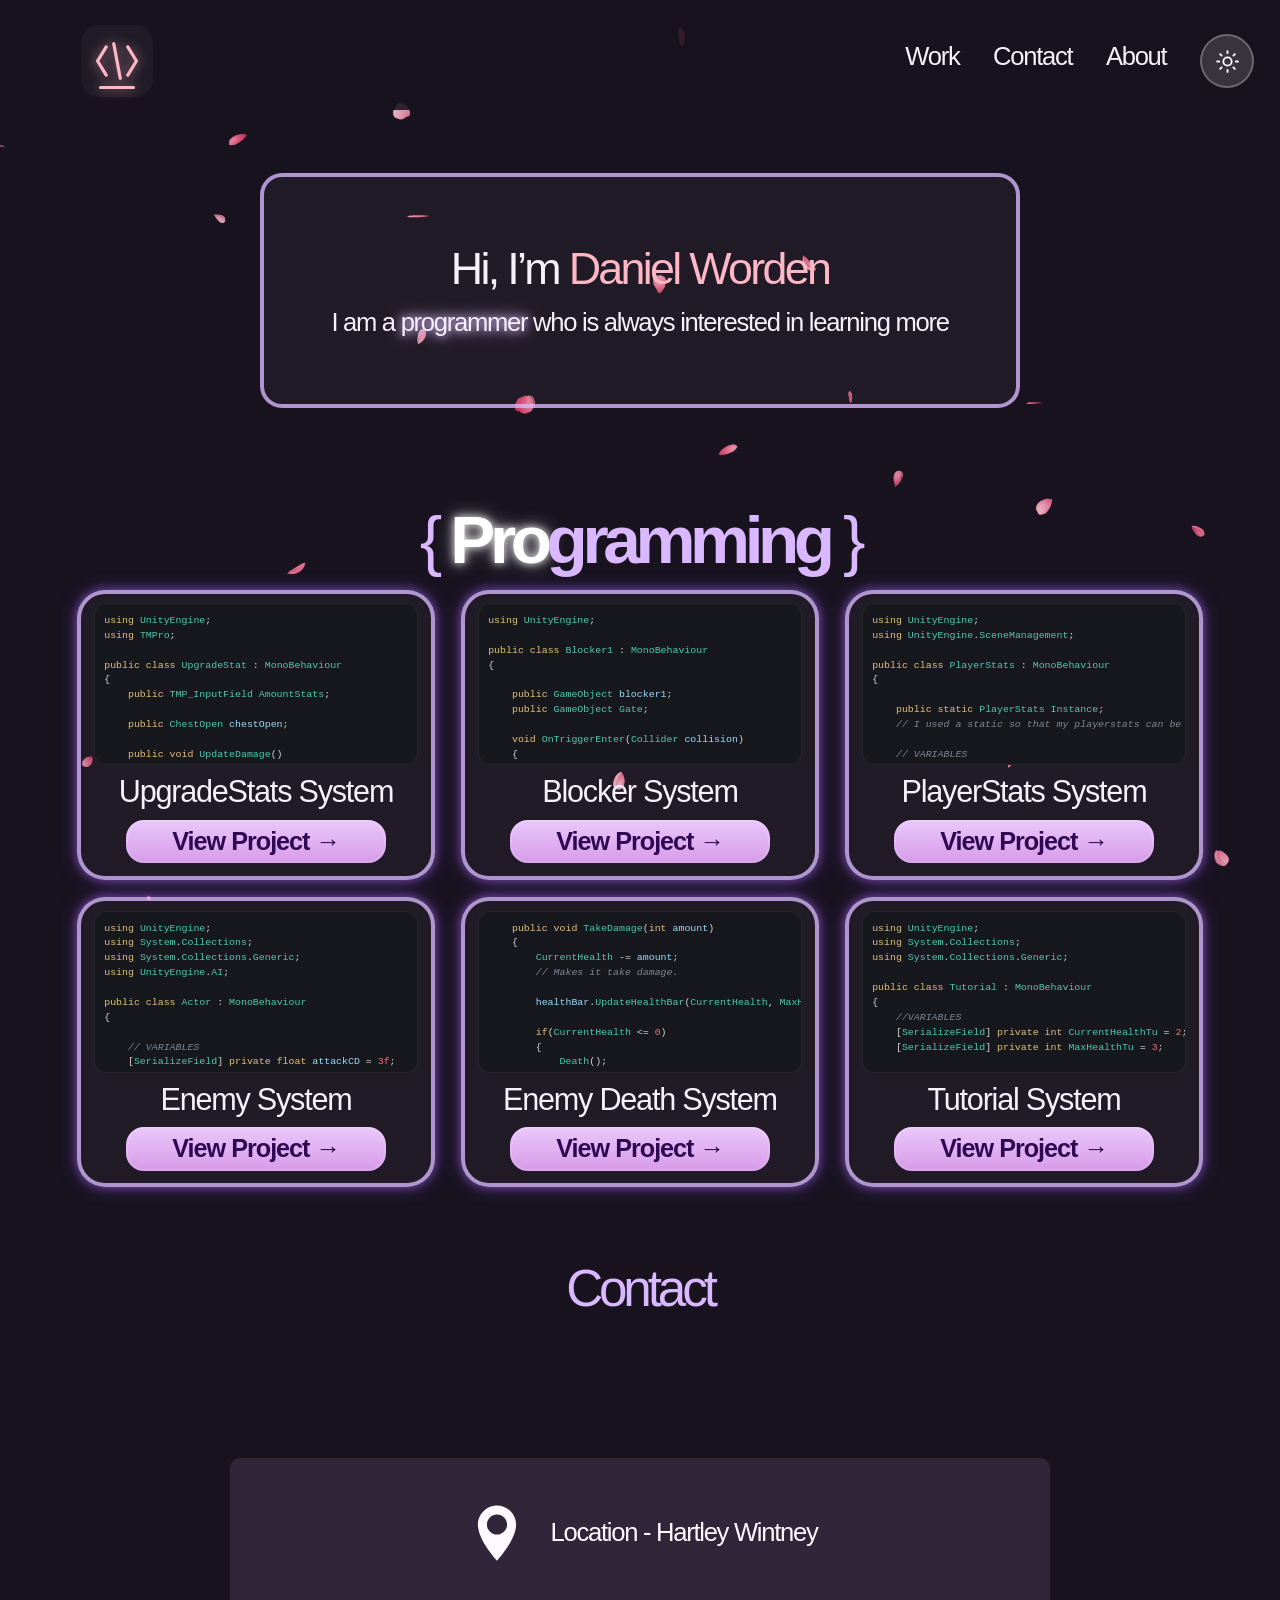
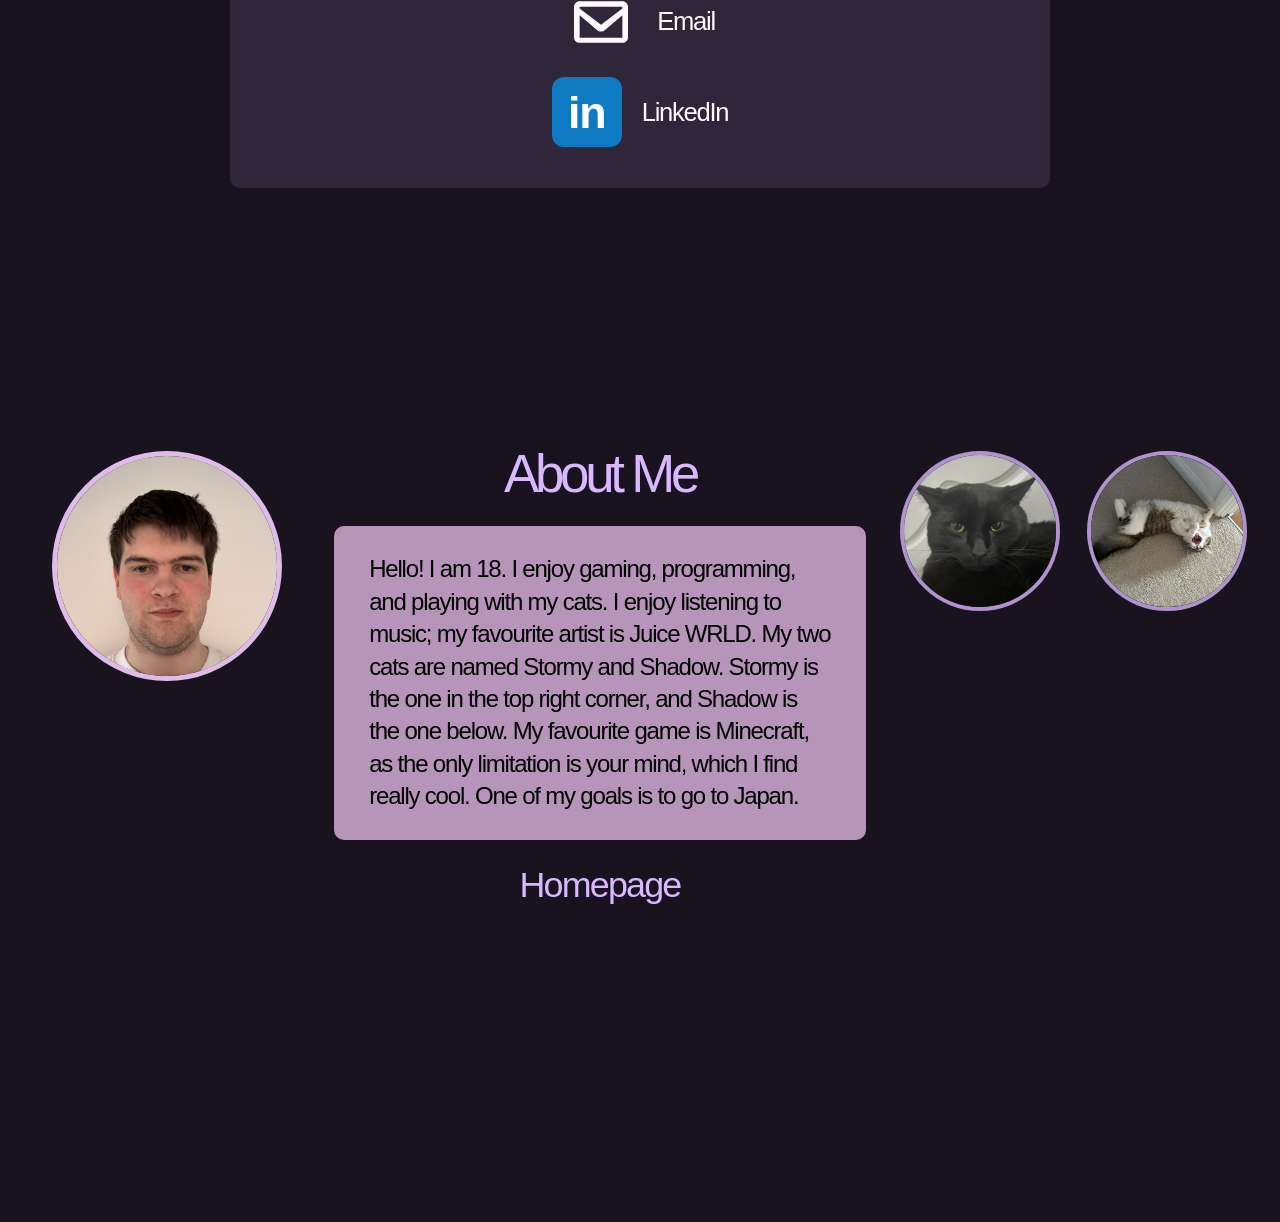
==== commit 43443da8: "Name the sixth project Tutorial System Co-Authored-By: Claude Opus 5.5 <noreply@anthropic.com> Claud" ====
--- a/index.html
+++ b/index.html
@@ -365,7 +365,7 @@
     }
 }</code></pre>
             </div>
-            <div class="project-label">Text example</div>
+            <div class="project-label">Tutorial System</div>
             <a class="project-link" href="projects/project-6.html">View Project <span>→</span></a>
           </article>
         </div>
